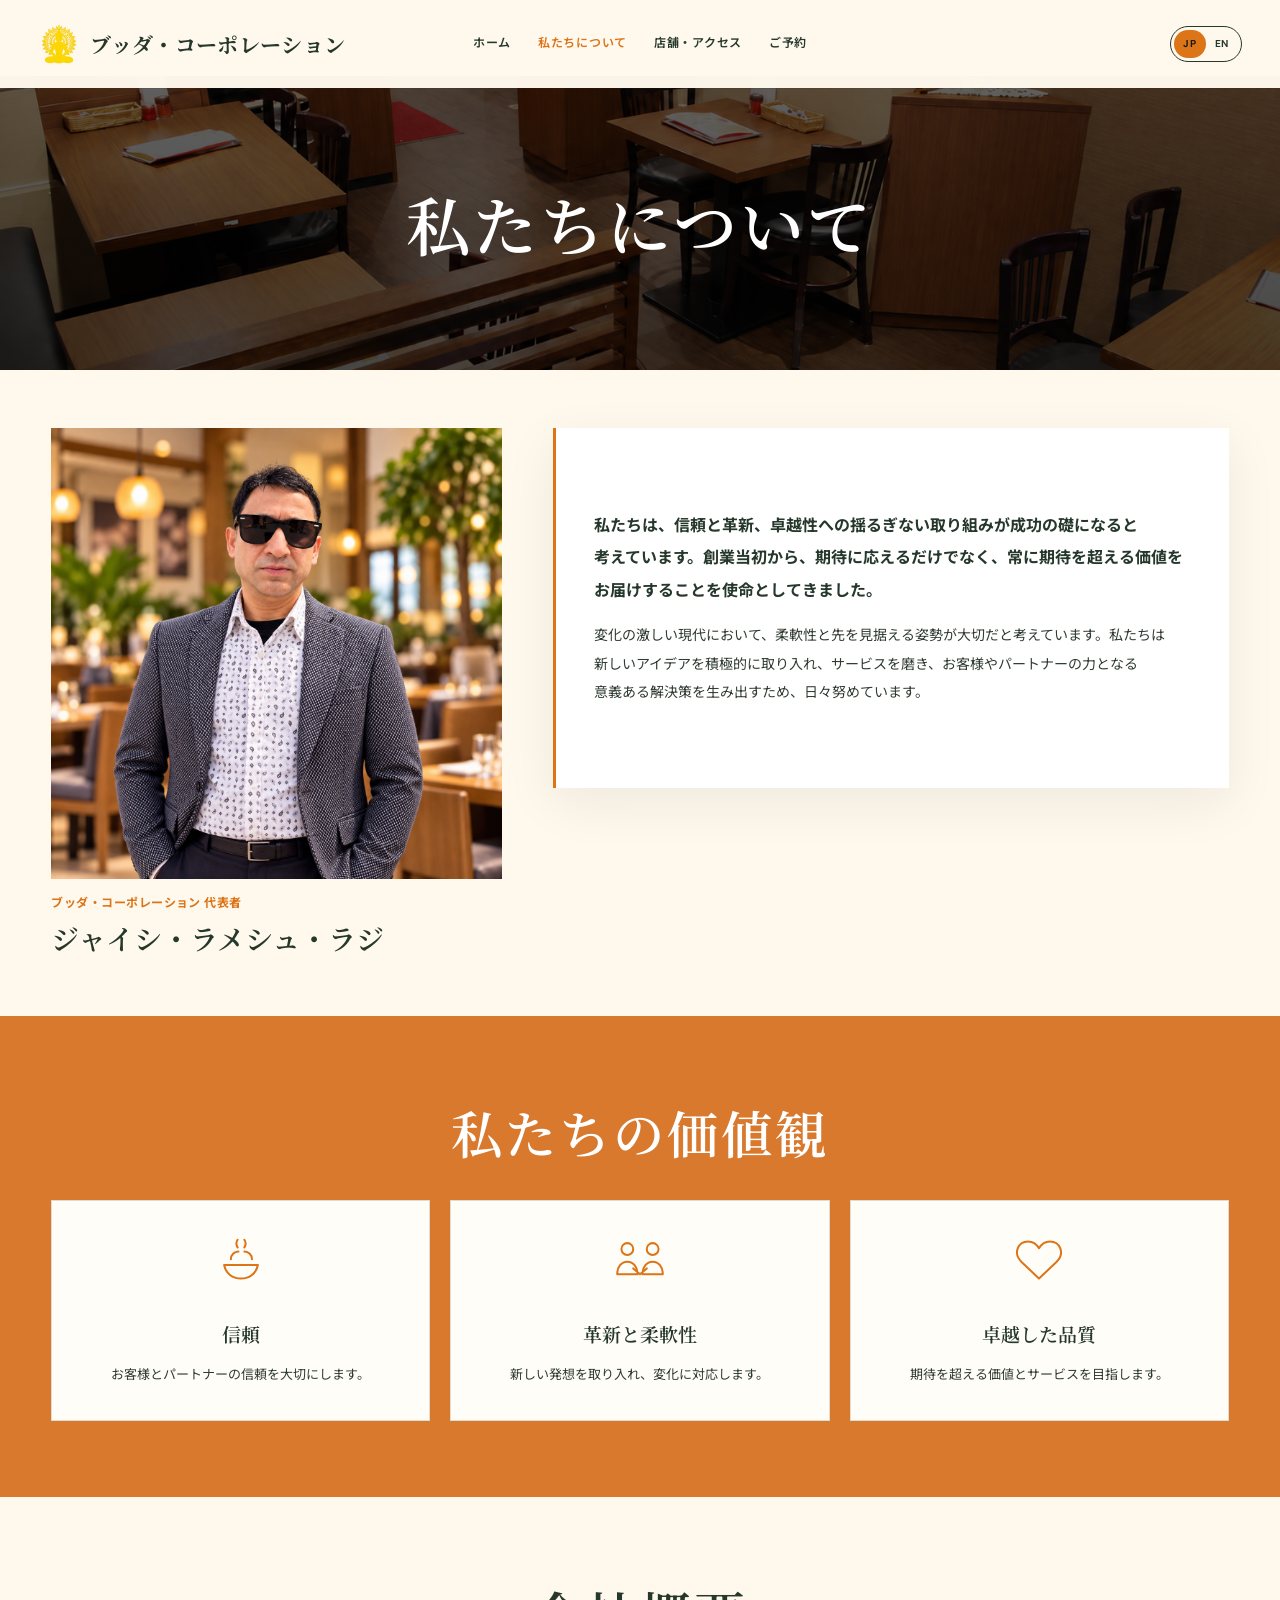
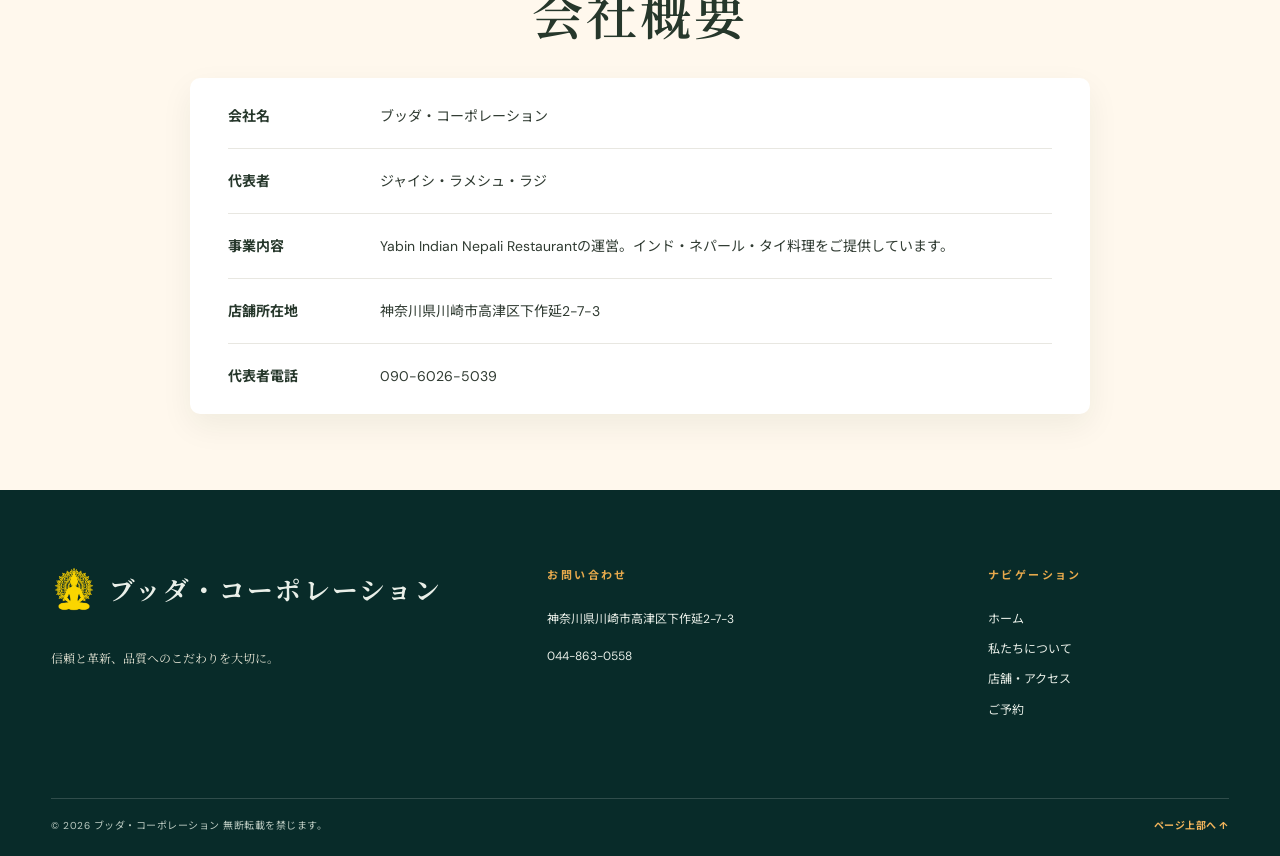
==== about.html @ f2092a67 "Prepare YABIN static restaurant website" ====
<!doctype html>
<html lang="ja"><head><meta charset="UTF-8"><meta name="viewport" content="width=device-width, initial-scale=1"><meta name="theme-color" content="#1f281f"><meta name="description" content="Buddha Corporationの代表メッセージと会社概要。Yabin Indian Nepali Restaurantを運営しています。"><title>私たちに​ついて​ | Buddha Corporation</title><link rel="preconnect" href="https://fonts.googleapis.com"><link rel="preconnect" href="https://fonts.gstatic.com" crossorigin><link href="https://fonts.googleapis.com/css2?family=DM+Sans:wght@400;500;600;700&family=Noto+Sans+JP:wght@400;500;600;700&family=Noto+Serif+JP:wght@400;500;600;700&display=swap" rel="stylesheet"><link rel="stylesheet" href="styles.css?v=33"><script src="script.js?v=18" defer></script></head>
<body data-page="about"><a class="skip-link" href="#main-content" data-i18n="skipLink">本文へ移動</a><div id="site-header-mount"></div><main id="main-content" class="inner-main">
  <section class="subhero subhero-about" aria-labelledby="about-page-title"><div class="subhero-overlay"></div><div class="container subhero-content"><h1 id="about-page-title" data-i18n="aboutPageTitle">私たちに​ついて</h1></div></section>
  <section class="representative section-pad"><div class="container representative-grid"><div class="representative-profile"><img src="assets/yabin-ceo-portrait-v2.png" alt="ブッダ・コーポレーション代表 ジャイシ・ラメシュ・ラジ" data-i18n-alt="representativeAlt" width="1254" height="1254"><p data-i18n="repRole">ブッダ・コーポレーション 代表者</p><h2 data-i18n="representativeName">ジャイシ・ラメシュ・ラジ</h2></div><div class="representative-note"><p class="note-opening" data-i18n="ceoP1">私たちは、​信頼と​革新、​卓越性への​揺るぎない​取り組みが​成功の​礎に​なると​考えています。​創業当初から、​期待に​応えるだけでなく、​常に​期待を​超える​価値を​お届けする​ことを​使命と​してきました。</p><p data-i18n="ceoP2">変化の​激しい​現代に​おいて、​柔軟性と​先を​見据える​姿勢が​大切だと​考えています。​私たちは​新しい​アイデアを​積極的に​取り入れ、​サービスを​磨き、​お客様や​パートナーの​力と​なる​意義ある​解決策を​生み出すため、​日々​努めています。</p></div></div></section>
  <section class="values-section section-pad" aria-labelledby="values-title"><div class="container"><h2 class="section-title" id="values-title" data-i18n="valuesTitle">私たちの​価値観</h2><div class="values-grid">
    <article class="value-card"><svg viewBox="0 0 64 64" aria-hidden="true"><path d="M12 38c2 10 10 16 20 16s18-6 20-16H12Zm8-7c0-5 4-9 9-9m7 0c5 0 9 4 9 9M28 17c-2-3-2-6 0-9m8 9c2-3 2-6 0-9"/></svg><h3 data-i18n="value1Title">信頼</h3><p data-i18n="value1Text">お客様と​パートナーの​信頼を​大切に​します。</p></article>
    <article class="value-card"><svg viewBox="0 0 64 64" aria-hidden="true"><path d="M17 26a7 7 0 1 0 0-14 7 7 0 0 0 0 14Zm30 0a7 7 0 1 0 0-14 7 7 0 0 0 0 14ZM5 49c0-9 5-15 12-15s12 6 12 15H5Zm30 0c0-9 5-15 12-15s12 6 12 15H35ZM24 42l8 7 8-7"/></svg><h3 data-i18n="value2Title">革新と​柔軟性</h3><p data-i18n="value2Text">新しい​発想を​取り入れ、​変化に​対応します。</p></article>
    <article class="value-card"><svg viewBox="0 0 64 64" aria-hidden="true"><path d="M32 54 11 34C1 24 7 10 19 10c6 0 10 3 13 8 3-5 7-8 13-8 12 0 18 14 8 24L32 54Z"/></svg><h3 data-i18n="value3Title">卓越した​品質</h3><p data-i18n="value3Text">期待を​超える​価値と​サービスを​目指します。</p></article>
  </div></div></section>
  <section class="company-section section-pad" aria-labelledby="company-title"><div class="container company-grid"><h2 class="section-title" id="company-title" data-i18n="companyTitle">会社概要</h2><dl class="company-table"><div><dt data-i18n="companyNameLabel">会社名</dt><dd data-i18n="companyName">ブッダ・コーポレーション</dd></div><div><dt data-i18n="companyRepLabel">代表者</dt><dd data-i18n="companyRepValue">ジャイシ・ラメシュ・ラジ</dd></div><div><dt data-i18n="companyBusinessLabel">事業内容</dt><dd data-i18n="companyBusiness">Yabin Indian Nepali Restaurantの​運営。​インド・ネパール・タイ料理を​ご提供しています。</dd></div><div><dt data-i18n="companyLocationLabel">店舗所在地</dt><dd><span data-i18n="addressFull">神奈川県川崎市高津区下作延2-7-3</span></dd></div><div><dt data-i18n="ownerPhoneLabel">代表者電話</dt><dd><a href="tel:09060265039">090-6026-5039</a></dd></div></dl></div></section>
</main><div id="site-footer-mount"></div></body></html>
---- styles.css ----
:root{--cream:#f7f3e9;--paper:#fffdf7;--ink:#153b37;--ink-deep:#0b2b29;--orange:#ef7c1a;--gold:#d6a844;--text:#233a35;--muted:#6c7770;--line:#d9d8c9;--serif:"Noto Serif JP",serif;--sans:"DM Sans","Noto Sans JP",sans-serif}
*{box-sizing:border-box}
html{scroll-behavior:smooth;scroll-padding-top:85px}
body{margin:0;color:var(--text);background:var(--cream);font-family:var(--sans);font-size:15px;line-height:1.8;overflow-x:clip;-webkit-font-smoothing:antialiased}
img{display:block;max-width:100%}
a{color:inherit;text-decoration:none}
button{font:inherit}
button,a{-webkit-tap-highlight-color:transparent}
:focus-visible{outline:3px solid var(--orange);outline-offset:4px}
::selection{background:var(--orange);color:white}
.skip-link{position:fixed;top:-100px;left:12px;z-index:100;background:white;color:var(--ink);padding:8px 14px}
.skip-link:focus{top:12px}
.container{width:min(100% - 8vw,1220px);margin-inline:auto}
.container-wide{width:min(100% - 6vw,1450px);margin-inline:auto}
.section-pad{padding-block:clamp(92px,10vw,150px)}
section{scroll-margin-top:82px}
.eyebrow{display:flex;align-items:center;gap:14px;margin:0 0 28px;font-size:11px;font-weight:700;letter-spacing:.2em;line-height:1.5;color:var(--orange)}
.eyebrow-line{width:34px;height:1px;display:inline-block;flex:none;background:currentColor}
.section-title{font-family:var(--serif);font-weight:600;font-size:clamp(2.1rem,4vw,3.8rem);line-height:1.55;letter-spacing:.06em;margin:0;color:var(--ink);line-break:strict;word-break:auto-phrase}
.body-copy{font-size:15px;line-height:2.35;letter-spacing:.025em}
.button{display:inline-flex;align-items:center;justify-content:space-between;gap:38px;min-height:58px;padding:12px 27px;border-radius:100px;font-size:13px;font-weight:700;letter-spacing:.04em;transition:background .25s,color .25s,transform .25s,border-color .25s;white-space:nowrap}
.button:hover{transform:translateY(-3px)}
.button-primary{background:var(--orange);color:#171a13}
.button-primary:hover{background:#ffa344}
.button-ghost{border:1px solid rgba(255,255,255,.72);color:white;background:rgba(255,255,255,.05)}
.button-ghost:hover{background:white;color:var(--ink)}
.button-dark{background:var(--ink);color:white;min-width:210px}
.button-dark:hover{background:#23655b}
.site-header{position:fixed;z-index:50;top:0;left:0;width:100%;color:white;transition:background .28s,box-shadow .28s,color .28s}
.site-header.is-scrolled,.site-header.menu-open{background:rgba(247,243,233,.98);box-shadow:0 1px 0 rgba(21,59,55,.12);color:var(--ink)}
.header-inner{height:88px;display:flex;align-items:center;justify-content:space-between;gap:24px}
.brand{display:inline-flex;align-items:center;gap:11px;flex:none;min-width:0}
.brand-logo{width:60px;height:60px;border-radius:50%;background:white;padding:3px;display:flex;align-items:center;justify-content:center;overflow:hidden;box-shadow:0 3px 16px #0002}
.brand-logo img{width:100%;height:100%;object-fit:contain}
.brand-name{font-family:Georgia,serif;font-size:19px;font-weight:700;line-height:1.02;letter-spacing:.09em;white-space:nowrap}
.brand-name span{display:block}
.brand-name small{display:block;margin-top:5px;font:600 8px/1 var(--sans);letter-spacing:.19em}
.desktop-nav{display:flex;align-items:center;gap:clamp(16px,2.1vw,34px);margin-left:auto}
.desktop-nav a{font-size:12px;font-weight:600;letter-spacing:.06em;position:relative;white-space:nowrap}
.desktop-nav a::after{content:"";position:absolute;left:0;right:100%;bottom:-7px;height:1px;background:currentColor;transition:right .2s}
.desktop-nav a:hover::after{right:0}
.header-actions{display:flex;align-items:center;gap:13px}
.language-switch{height:38px;padding:0 10px;border:1px solid currentColor;border-radius:100px;background:transparent;color:inherit;font-size:11px;font-weight:700;letter-spacing:.05em;cursor:pointer}
.language-switch span{margin-left:3px}
.header-reserve{display:inline-flex;align-items:center;gap:18px;padding:12px 19px;background:var(--orange);border-radius:100px;color:#15251f;font-size:12px;font-weight:700;white-space:nowrap}
.header-reserve:hover{background:#ffa344}
.menu-toggle{display:none;width:42px;height:42px;border:0;background:transparent;color:inherit;padding:10px;cursor:pointer}
.menu-toggle span{display:block;width:22px;height:2px;background:currentColor;margin:5px 0;transition:transform .2s}
.mobile-nav{display:none}
.hero{position:relative;min-height:760px;height:100svh;max-height:1080px;background:#13251e;color:white;overflow:hidden}
.hero-image,.hero-scrim{position:absolute;inset:0}
.hero-image{background:url("assets/restaurant-interior.png") center 55%/cover no-repeat;animation:heroZoom 16s ease-out both;backface-visibility:hidden}
.hero-scrim{background:linear-gradient(180deg,rgba(3,20,19,.62),rgba(3,20,19,.48) 38%,rgba(3,20,19,.70)),linear-gradient(90deg,rgba(3,23,21,.4),transparent 60%)}
@keyframes heroZoom{from{transform:scale(1)}to{transform:scale(1.055)}}
.hero-content{position:relative;z-index:1;height:100%;display:grid;place-items:center;text-align:center;padding-top:80px;padding-bottom:70px}
.hero-center{max-width:1050px;margin:auto}
.hero-eyebrow{margin:0 0 26px;color:#f0cc83;font-size:12px;font-weight:700;letter-spacing:.43em;line-height:1.6}
.hero h1{font-family:var(--serif);font-size:clamp(3.1rem,6.25vw,6.4rem);font-weight:600;line-height:1.22;letter-spacing:.045em;margin:0;text-shadow:0 2px 15px #0004;line-break:strict}
.hero h1 span{display:block}
.hero-title-accent{color:#ffab41}
.hero-title-white{color:#fff;margin-top:.14em}
.hero-copy{margin:30px auto 34px;font-size:clamp(14px,1.15vw,16px);line-height:2.15;letter-spacing:.06em;color:#fffdf5}
.hero-buttons{display:flex;justify-content:center;flex-wrap:wrap;gap:14px}
.hero-bottom{position:absolute;z-index:2;left:50%;bottom:32px;transform:translateX(-50%);display:flex;align-items:center;justify-content:space-between;color:#fff9;font-size:10px;letter-spacing:.14em;font-weight:700}
.hero-bottom a{color:#fff;display:flex;gap:16px;align-items:center}
.hero-bottom a span{font-size:20px;line-height:1}
.about{background:var(--cream)}
.about-grid{display:grid;grid-template-columns:1fr 1.02fr;align-items:center;gap:clamp(50px,7vw,120px)}
.about-copy{padding-block:10px}
.about-lead{margin:30px 0 20px;font-family:var(--serif);font-weight:600;color:var(--ink);font-size:clamp(17px,1.7vw,21px);line-height:1.9;letter-spacing:.04em}
.about .body-copy{max-width:520px;margin:0 0 29px}
.text-link{display:inline-flex;align-items:center;gap:52px;padding:0 0 10px;font-size:13px;font-weight:700;color:var(--orange);text-decoration:none}
.text-link span:last-child{font-size:18px;line-height:1}
.about-visual{position:relative;margin:15px 25px 0 0}
.about-visual::before{content:"";position:absolute;left:28px;right:-25px;top:-25px;bottom:28px;border:1px solid var(--gold);z-index:0}
.about-visual>img{position:relative;z-index:1;width:100%;height:min(46vw,540px);object-fit:cover;object-position:center}
.about-stamp{position:absolute;z-index:2;bottom:-25px;left:-32px;background:var(--orange);color:var(--ink-deep);width:130px;height:130px;border-radius:50%;display:flex;flex-direction:column;align-items:center;justify-content:center;text-align:center;transform:rotate(-13deg);font:700 11px/1.4 var(--sans);letter-spacing:.1em;box-shadow:0 8px 20px #0002}
.stamp-flower{font-size:26px;line-height:1.1}
.feature{background:var(--ink-deep);color:white;overflow:hidden}
.feature-heading{display:grid;grid-template-columns:1fr auto;align-items:end;gap:20px;margin-bottom:48px}
.feature-heading .eyebrow{grid-column:1/-1;margin-bottom:0;color:#e1af55}
.feature-heading .section-title{color:white}
.feature-heading>p:last-child{margin:0 0 7px;font-size:14px;color:#d7e1d8}
.feature-card{display:grid;grid-template-columns:1.13fr .87fr;min-height:550px;background:#f7f3e9;color:var(--ink);box-shadow:0 20px 65px #001b1740}
.feature-photo{position:relative;min-height:400px;overflow:hidden}
.feature-photo img{width:100%;height:100%;position:absolute;inset:0;object-fit:cover;transition:transform .7s}
.feature-card:hover .feature-photo img{transform:scale(1.035)}
.image-note{position:absolute;bottom:17px;left:20px;color:white;background:#092d2bc9;padding:4px 9px;font-size:10px;letter-spacing:.03em}
.feature-content{position:relative;padding:clamp(38px,5vw,78px);display:flex;flex-direction:column;justify-content:center;overflow:hidden}
.feature-number{font-size:11px;font-weight:700;letter-spacing:.23em;color:var(--orange)}
.feature-symbol{position:absolute;right:47px;top:25px;color:#e3cda6;font-size:100px;line-height:1;font-weight:400;opacity:.65}
.feature-content h3{position:relative;font:600 clamp(2rem,3.1vw,3rem)/1.5 var(--serif);letter-spacing:.07em;margin:35px 0 24px}
.feature-exact{font-size:16px;font-weight:600;line-height:2.15;letter-spacing:.02em;margin:0;line-break:strict;overflow-wrap:anywhere}
.feature-rule{width:64px;height:2px;background:var(--orange);margin:30px 0 20px}
.feature-small{font-size:13px;color:#657872;margin:0}
.secondary-feature{display:flex;align-items:center;justify-content:flex-end;gap:30px;margin-top:30px;color:white}
.secondary-feature img{width:112px;height:112px;object-fit:cover;border-radius:50%;border:4px solid #fff2}
.secondary-feature span{font-size:10px;font-weight:700;letter-spacing:.2em;color:#e1af55}
.secondary-feature p{font-family:var(--serif);font-size:16px;line-height:1.9;margin:5px 0 0}
.message{background:#f0e9d9}
.message-grid{display:grid;grid-template-columns:.82fr 1.18fr;gap:clamp(50px,7.5vw,120px);align-items:center}
.message-photo{position:relative;max-width:475px}
.message-photo::before{content:"";position:absolute;inset:22px -22px -22px 22px;border:1px solid var(--gold)}
.message-photo img{position:relative;width:100%;aspect-ratio:4/4.4;object-fit:cover;object-position:center 30%}
.message-copy .section-title{font-size:clamp(2rem,3vw,3.1rem)}
.message-copy .body-copy{max-width:590px;margin:30px 0;line-height:2.3}
.signature{display:flex;flex-direction:column;gap:4px;padding-top:21px;border-top:1px solid #cfc8b9;font-size:12px}
.signature strong{font-family:var(--serif);font-size:20px;letter-spacing:.08em}
.store{background:var(--paper)}
.store-heading{display:flex;justify-content:space-between;align-items:flex-end;gap:35px;margin-bottom:49px}
.store-heading>p{margin:0 0 8px;text-align:right;font-weight:600;font-size:14px;line-height:2}
.store-grid{display:grid;grid-template-columns:1fr 1fr;background:var(--cream)}
.store-image{min-height:580px;overflow:hidden}
.store-image img{width:100%;height:100%;object-fit:cover;object-position:center 49%}
.store-details{padding:clamp(35px,5.2vw,76px);align-self:center}
.store-kicker{color:var(--orange);font-size:11px;font-weight:700;letter-spacing:.24em;margin:0 0 20px}
.store-details h3{font:600 clamp(1.65rem,2.5vw,2.7rem)/1.65 var(--serif);letter-spacing:.05em;margin:0 0 30px;color:var(--ink)}
.store-details dl{margin:0 0 38px;border-top:1px solid var(--line)}
.store-details dl div{display:grid;grid-template-columns:105px 1fr;gap:12px;padding:15px 0;border-bottom:1px solid var(--line);font-size:13px;line-height:1.8}
.store-details dt{font-weight:700;color:var(--ink)}
.store-details dd{margin:0}
.store-details dd a{text-decoration:underline;text-underline-offset:3px}
.gallery{background:var(--paper);padding:0 0 clamp(90px,9vw,135px)}
.gallery-heading{text-align:center;padding-top:15px;padding-bottom:35px}
.gallery-heading .eyebrow{justify-content:center;margin-bottom:13px}
.gallery-heading h2{font:600 clamp(1.7rem,2.8vw,2.8rem)/1.5 var(--serif);letter-spacing:.07em;color:var(--ink);margin:0}
.gallery-stage{position:relative;width:min(100% - 8vw,1050px);aspect-ratio:16/8.5;margin:auto;overflow:hidden;background:var(--ink-deep)}
.gallery-slide{position:absolute;inset:0;opacity:0;transition:opacity .65s;pointer-events:none}
.gallery-slide.is-active{opacity:1;pointer-events:auto}
.gallery-slide::after{content:"";position:absolute;inset:55% 0 0;background:linear-gradient(transparent,#061d1bb8)}
.gallery-slide img{width:100%;height:100%;object-fit:cover;object-position:center 52%}
.gallery-slide:nth-child(2) img{object-position:center 46%}
.gallery-slide span{position:absolute;z-index:1;bottom:36px;left:42px;color:white;font-family:var(--serif);font-size:17px;font-weight:600;letter-spacing:.08em}
.gallery-arrow{position:absolute;z-index:2;top:50%;transform:translateY(-50%);width:48px;height:48px;border:1px solid #fffc;color:white;border-radius:50%;background:#092f2e99;font-size:21px;cursor:pointer}
.gallery-prev{left:22px}.gallery-next{right:22px}
.gallery-arrow:hover{background:var(--orange);color:var(--ink)}
.gallery-dots{position:absolute;z-index:3;bottom:15px;left:50%;transform:translateX(-50%);display:flex;gap:8px}
.gallery-dots button{width:24px;height:3px;padding:0;border:0;background:#fff7;cursor:pointer}
.gallery-dots button.is-active{background:var(--orange)}
.reservation{position:relative;color:white;overflow:hidden;background:var(--ink-deep)}
.reservation-backdrop{position:absolute;inset:0;background:linear-gradient(90deg,#092923f5 0%,#092923e6 50%,#092923c2 100%),url("assets/restaurant-interior.png") center/cover}
.reservation-content{position:relative;z-index:1}
.reservation .eyebrow{color:#edb760}
.reservation .section-title{color:white}
.reservation-content>p:not(.eyebrow){font-size:15px;margin:23px 0 53px;color:#e2e7dd}
.reservation-groups{display:grid;grid-template-columns:1fr 1fr;gap:70px}
.reservation-groups h3{font:600 18px/1.5 var(--serif);margin:0 0 16px;padding-bottom:15px;border-bottom:1px solid #ffffff55}
.action-links{display:flex;flex-wrap:wrap;gap:12px}
.action-links a{display:inline-flex;align-items:center;gap:16px;min-height:48px;padding:9px 17px;border:1px solid #ffffff8c;border-radius:5px;color:white;font-size:12px;font-weight:700;transition:background .2s,color .2s}
.action-links a:hover{background:#fff;color:var(--ink)}
.site-footer{background:#082b29;color:#e9efe8;padding:76px 0 0}
.footer-grid{display:grid;grid-template-columns:1.15fr 1fr .65fr;gap:70px;padding-bottom:70px}
.footer-brand>a:first-child{font:700 clamp(1.5rem,2.5vw,2.2rem)/1 Georgia,serif;letter-spacing:.08em}
.footer-brand p{font-family:var(--serif);margin:24px 0;color:#e7e6d6}
.footer-grid h2{font-size:11px;font-weight:700;letter-spacing:.22em;color:#e6a94c;margin:0 0 21px}
.footer-grid p,.footer-grid a:not(.footer-brand>a:first-child){font-size:12px;line-height:2.1}
.footer-grid>div:nth-child(2)>p{margin:0 0 10px}
.footer-nav a{display:block;width:max-content;margin-bottom:5px}
.footer-nav a:hover,.footer-grid>div:nth-child(2)>a:hover{color:#ffb351}
.footer-bottom{display:flex;justify-content:space-between;gap:20px;padding:18px 0 21px;border-top:1px solid #ffffff29;font-size:10px;letter-spacing:.05em;color:#bccbc2}
.footer-bottom a{color:#f3b55c;font-weight:700}
.reveal{opacity:0;transform:translateY(18px);transition:opacity .7s ease,transform .7s cubic-bezier(.2,.78,.25,1)}
.reveal.is-visible{opacity:1;transform:none}
@media (max-width:1100px){.desktop-nav{gap:16px}.brand-name{font-size:16px}.brand-logo{width:51px;height:51px}.header-reserve{padding:10px 14px}.feature-card{min-height:490px}.feature-content{padding:42px}}
@media (max-width:900px){.desktop-nav,.header-reserve{display:none}.menu-toggle{display:block}.header-inner{height:76px}.mobile-nav:not([hidden]){display:flex;flex-direction:column;gap:0;padding:10px 6vw 24px;background:var(--cream);color:var(--ink);box-shadow:0 12px 18px #071f1d22}.mobile-nav a{padding:12px 0;border-bottom:1px solid var(--line);font-weight:600;font-size:14px}.site-header.menu-open .menu-toggle span:first-child{transform:translateY(3.5px) rotate(45deg)}.site-header.menu-open .menu-toggle span:last-child{transform:translateY(-3.5px) rotate(-45deg)}.about-grid{gap:45px}.store-details{padding:32px}.store-details dl div{grid-template-columns:80px 1fr}}
@media (max-width:760px){html{scroll-padding-top:70px}.container,.container-wide{width:min(100% - 38px,620px)}.section-pad{padding-block:84px}.site-header{background:rgba(247,243,233,.98);color:var(--ink)}.header-inner{height:70px}.brand-logo{width:46px;height:46px}.brand-name{font-size:15px}.brand-name small{font-size:6px}.hero{min-height:680px;height:100svh;max-height:850px}.hero-image{animation:none;background-position:55% center}.hero-scrim{background:linear-gradient(180deg,#051f1bd4,#06232091 35%,#051f1bdc)}.hero-content{padding-top:95px;padding-bottom:85px}.hero-eyebrow{font-size:10px;letter-spacing:.2em;margin-bottom:20px}.hero h1{font-size:clamp(31px,7.6vw,51px);letter-spacing:-.035em;line-height:1.3}.hero-title-white{margin-top:.16em}.hero-copy{font-size:13px;margin:28px auto 29px;line-height:2}.desktop-break{display:none}.hero-bottom{bottom:18px;font-size:8px}.hero-bottom a{gap:5px}.hero-buttons{gap:10px}.hero-buttons .button{min-height:51px;padding:10px 16px;gap:15px;font-size:12px}.about-grid,.message-grid,.store-grid{grid-template-columns:1fr}.about-visual{grid-row:1;margin:10px 17px 40px 10px}.about-visual>img{height:390px}.about-visual::before{left:17px;right:-17px;top:-17px;bottom:17px}.about-stamp{width:95px;height:95px;left:-15px;bottom:-18px;font-size:8px}.stamp-flower{font-size:19px}.about-copy{text-align:center}.about .eyebrow{justify-content:center}.about .section-title{font-size:clamp(2rem,7vw,3rem)}.about .body-copy{margin-inline:auto}.about-lead{margin-top:24px}.feature-heading{display:block;text-align:center}.feature-heading .eyebrow{justify-content:center;margin-bottom:24px}.feature-heading>p:last-child{margin:20px 0 0}.feature-card{grid-template-columns:1fr}.feature-photo{min-height:0;aspect-ratio:4/3}.feature-content{padding:38px 31px 45px}.feature-content h3{font-size:2rem;margin:23px 0 16px}.feature-exact{font-size:14px}.feature-symbol{font-size:73px;right:28px;top:17px}.secondary-feature{justify-content:center}.secondary-feature img{width:78px;height:78px}.secondary-feature p{font-size:13px}.message-grid{gap:55px}.message-photo{width:min(78%,370px);margin-inline:auto}.message-photo img{aspect-ratio:1/1.1}.message-copy{text-align:center}.message-copy .eyebrow{justify-content:center}.message-copy .section-title{font-size:clamp(1.8rem,6.5vw,2.6rem)}.signature{text-align:center}.store-heading{display:block;text-align:center}.store-heading .eyebrow{justify-content:center}.store-heading>p{text-align:center;margin-top:18px}.store-image{height:390px;min-height:0}.store-image img{object-position:center 44%}.store-details{padding:38px 26px 45px}.store-details h3{font-size:1.8rem}.gallery-stage{width:calc(100% - 38px);aspect-ratio:4/3}.gallery-slide span{bottom:34px;left:22px;font-size:13px;max-width:65%}.gallery-arrow{width:38px;height:38px;font-size:17px}.gallery-prev{left:10px}.gallery-next{right:10px}.reservation-groups{grid-template-columns:1fr;gap:35px}.reservation-content>p:not(.eyebrow){margin-bottom:36px}.footer-grid{grid-template-columns:1fr 1fr;gap:40px}.footer-brand{grid-column:1/-1}.site-footer{padding-top:60px}.footer-grid{padding-bottom:45px}}
@media (max-width:420px){.container,.container-wide{width:calc(100% - 34px)}.brand-name{font-size:13px}.brand-name small{font-size:5.5px}.brand-logo{width:42px;height:42px}.header-actions{gap:5px}.language-switch{height:33px}.hero h1{font-size:clamp(29px,7.65vw,34px);letter-spacing:-.055em}.hero-copy{max-width:320px}.hero-buttons{flex-wrap:nowrap}.hero-buttons .button{font-size:10px;padding:9px 12px;gap:8px;min-height:47px}.hero-bottom span:first-child{max-width:160px}.about-visual>img{height:300px}.feature-photo{aspect-ratio:1/1}.feature-content{padding:32px 24px}.feature-content h3{font-size:1.75rem}.store-details dl div{grid-template-columns:72px 1fr;gap:8px;font-size:12px}.store-details h3{font-size:1.5rem}.footer-grid{grid-template-columns:1fr}.footer-brand{grid-column:auto}.footer-bottom{flex-direction:column;gap:4px}}
@media (hover:none),(pointer:coarse){.button:hover{transform:none}.feature-card:hover .feature-photo img{transform:none}.gallery-arrow:hover{background:#092f2e99;color:white}}
@media (prefers-reduced-motion:reduce){html{scroll-behavior:auto}*,*::before,*::after{animation-duration:.01ms!important;animation-iteration-count:1!important;transition-duration:.01ms!important}.reveal{opacity:1;transform:none}.hero-image{animation:none}}

/* Four-page layout */
.company-brand{display:flex;flex-direction:column;flex:none;color:inherit;line-height:1.15;white-space:nowrap}
.company-brand span{font:700 23px/1.2 var(--serif);letter-spacing:.04em}
.company-brand small{font:700 9px/1.2 var(--sans);letter-spacing:.24em;margin-top:4px}
.site-header.is-inner{background:var(--cream);color:var(--ink);box-shadow:0 1px 0 rgba(21,59,55,.12)}
.desktop-nav a[aria-current="page"]{color:var(--orange)}
.desktop-nav a[aria-current="page"]::after{right:0}
.footer-brand>a:first-child{font:700 clamp(1.45rem,2vw,2rem)/1.35 var(--serif)}
.inner-main{padding-top:88px;animation:pageEnter .6s cubic-bezier(.2,.78,.25,1) both}
@keyframes pageEnter{from{opacity:0;transform:translateY(10px)}to{opacity:1;transform:none}}
.subhero{height:clamp(320px,37vw,480px);display:flex;align-items:center;position:relative;color:white;background-position:center;background-size:cover}
.subhero-about{background-image:url("assets/dining-room.png")}
.subhero-stores{background-image:url("assets/restaurant-entrance.png");background-position:center 40%}
.subhero-reservation{background-image:url("assets/vegetarian-rice-generated.png");background-position:center 55%}
.subhero-overlay{position:absolute;inset:0;background:linear-gradient(90deg,#062620d9,#062620a0 58%,#06262069),linear-gradient(0deg,#06262098,transparent 50%)}
.subhero-content{position:relative;z-index:1;text-align:center}
.subhero .eyebrow{justify-content:center;color:#ffc26d;margin-bottom:15px}
.subhero h1{font:600 clamp(2.7rem,5vw,4.7rem)/1.35 var(--serif);letter-spacing:.1em;margin:0}
.subhero-content>p:last-child{font-size:15px;margin:14px 0 0;color:#fffdf3}
.home-store{background:var(--paper)}
.home-section-heading{display:flex;align-items:end;justify-content:space-between;gap:35px;margin-bottom:50px}
.home-section-heading .eyebrow{margin-bottom:20px}
.home-section-heading>p{max-width:340px;margin:0 0 8px;line-height:2;font-size:14px}
.home-store-grid{display:grid;grid-template-columns:1fr 1fr;min-height:530px;background:var(--cream)}
.home-store-image{height:530px;overflow:hidden}
.home-store-image img{width:100%;height:100%;object-fit:cover;object-position:center 48%}
.home-store-details{display:flex;flex-direction:column;align-items:flex-start;justify-content:center;padding:clamp(36px,5vw,75px)}
.home-store-details h3{font:600 clamp(1.6rem,2.4vw,2.5rem)/1.65 var(--serif);color:var(--ink);margin:0 0 20px}
.home-store-details p{font-size:13px;margin:0 0 14px;line-height:1.85}
.home-store-details p a{text-decoration:underline;text-underline-offset:3px}
.home-store-details .button{margin-top:20px}
.home-feature{display:grid;grid-template-columns:1fr 1fr;align-items:stretch;gap:0;margin-top:38px;background:var(--ink-deep);color:white}
.home-feature>img{width:100%;height:360px;object-fit:cover}
.home-feature>div{padding:clamp(30px,4vw,55px);display:flex;flex-direction:column;justify-content:center}
.home-feature .eyebrow{color:#f3b65a;margin-bottom:16px}
.home-feature h3{font:600 clamp(1.5rem,2vw,2.2rem)/1.5 var(--serif);margin:0 0 18px;color:white}
.home-feature-text{font-weight:600;font-size:14px;line-height:2.1;margin:0 0 18px;line-break:strict;overflow-wrap:anywhere}
.home-feature small{color:#c2d0c8;font-size:11px}
.sns-band{position:relative;padding:clamp(75px,8vw,115px) 0;background:url("assets/restaurant-interior.png") center/cover;color:white}
.sns-backdrop{position:absolute;inset:0;background:#092823d8}
.sns-inner{position:relative;z-index:1;display:flex;align-items:center;justify-content:space-between;gap:50px}
.sns-label{font:700 11px/1 var(--sans);letter-spacing:.23em;color:#ffc16b;margin:0 0 18px}
.sns-inner h2{font:600 clamp(2rem,3.5vw,3.4rem)/1.45 var(--serif);margin:0 0 15px;color:white}
.sns-inner p:last-child{font-size:14px;color:#e9eee8;margin:0}
.sns-line{display:flex;align-items:center;gap:25px;min-width:280px;min-height:78px;padding:12px 26px;border-radius:9px;background:#06c755;color:#fff;font-weight:700;justify-content:center;transition:transform .2s}
.sns-line:hover{transform:translateY(-3px)}
.line-dot{display:grid;place-items:center;width:45px;height:45px;border:2px solid white;border-radius:50%;font-size:10px}
.home-reservation{padding:clamp(85px,9vw,135px) 0;text-align:center;background:var(--cream)}
.home-res-inner .eyebrow{justify-content:center;margin-bottom:21px}
.home-res-inner .section-title{font-size:clamp(2rem,3.8vw,3.6rem)}
.home-res-inner>p:not(.eyebrow){margin:22px 0 31px}
.representative{background:var(--cream)}
.representative-grid{display:grid;grid-template-columns:.7fr 1.3fr;gap:clamp(35px,6vw,100px);align-items:start}
.representative-profile img{width:100%;aspect-ratio:1/1.15;object-fit:cover;object-position:center 28%}
.representative-profile p{font-size:12px;color:var(--orange);font-weight:700;margin:22px 0 4px;letter-spacing:.04em}
.representative-profile h2{font:600 clamp(1.4rem,2.2vw,2.1rem)/1.4 var(--serif);margin:0;color:var(--ink)}
.representative-note{position:relative;background:white;padding:clamp(31px,4.6vw,70px);box-shadow:0 15px 50px #142a1712;border-left:3px solid var(--orange);font-size:15px;line-height:2.35}
.representative-note p{margin:0 0 25px}
.representative-note p:last-child{margin-bottom:0}
.representative-note .note-opening{font-weight:700;color:var(--ink);font-size:17px}
.values-section{background:#d8792e}
.values-section .section-title{color:white}
.values-section{position:relative;isolation:isolate;overflow:hidden}
.values-section::before,.values-section::after{position:absolute;z-index:0;left:0;width:100%;height:16px;content:"";pointer-events:none;background-repeat:repeat-x;background-size:64px 16px}
.values-section::before{top:0;background-image:radial-gradient(32px 16px at 32px 0,var(--cream) 98%,transparent 100%)}
.values-section::after{bottom:0;background-image:radial-gradient(32px 16px at 32px 16px,var(--cream) 98%,transparent 100%)}
.values-section>.container{position:relative;z-index:1}

/* Mobile layout refinements requested from the page preview. */
.values-section::before,.values-section::after{display:none}
@media(max-width:760px){
  body[data-page="home"] .site-header:not(.is-scrolled):not(.menu-open){background:transparent;box-shadow:none;color:white}
  body[data-page="home"] .hero-image{animation:heroZoom 16s ease-out both}
  #about .about-grid{grid-template-columns:1fr;gap:0}
  #about .about-visual{grid-row:1;width:calc(100% - 18px);margin:0 auto 34px}
  #about .about-visual>img{width:100%;height:auto;aspect-ratio:4/3;object-fit:cover}
  #about .about-copy{grid-row:2;display:flex;flex-direction:column;align-items:center;text-align:center}
  #about .about-copy .section-title{width:100%;margin:0 0 18px}
  #about .about-copy .body-copy{width:100%;margin:0 0 22px}
  #about .about-copy .text-link{margin-top:0}
  .delivery-card{flex-direction:row;justify-content:flex-start;gap:14px;min-height:68px;padding:8px 14px;text-align:left}
  .delivery-logo{flex:0 0 58px;width:58px;height:46px;margin:0}
  .delivery-action{flex:1;justify-content:flex-start;gap:7px}
}
.values-section .section-title{margin-bottom:45px}
.values-grid{display:grid;grid-template-columns:repeat(3,1fr);gap:20px}
.value-card{border:1px solid #dddccf;background:var(--paper);padding:44px 28px 40px;text-align:center;min-height:275px}
.value-card svg{width:54px;height:54px;stroke:var(--orange);stroke-width:2.4;fill:none;stroke-linecap:round;stroke-linejoin:round;margin:0 auto 23px}
.value-card h3{font:600 19px/1.55 var(--serif);color:var(--ink);margin:0 0 13px}
.value-card p{font-size:13px;line-height:2;margin:0}
.company-section{background:var(--cream)}
.company-grid{display:grid;grid-template-columns:.65fr 1.35fr;gap:70px}
.company-table{margin:0;border-top:1px solid var(--line)}
.company-table div{display:grid;grid-template-columns:130px 1fr;gap:22px;padding:22px 0;border-bottom:1px solid var(--line);font-size:14px;line-height:2}
.company-table dt{font-weight:700;color:var(--ink)}
.company-table dd{margin:0}
.store-identity{text-align:center;margin-bottom:31px}
.store-identity .shop-logo{width:112px;height:112px;object-fit:contain;margin:0 auto 12px;background:white;border-radius:50%}
.store-identity h3{font-size:clamp(1.4rem,2vw,2rem);margin:0}
.stores-gallery{padding-top:0}
.stores-gallery .gallery-heading{padding-top:25px}
.location-section{background:#ece7d9}
.location-grid{display:grid;grid-template-columns:1fr 1fr;gap:70px;align-items:center}
.location-grid>div:last-child{border-left:2px solid var(--orange);padding-left:35px}
.location-grid p{font:600 clamp(1.1rem,1.8vw,1.55rem)/1.9 var(--serif);color:var(--ink);margin:0 0 16px}
.location-grid a{font-size:14px;text-decoration:underline;text-underline-offset:4px}
.booking-section{position:relative;background:linear-gradient(90deg,#082d29ef,#082d29d9),url("assets/vegetarian-rice-generated.png") center/cover;color:white}
.booking-section .section-title,.delivery-section .section-title{color:white}
.booking-section .eyebrow,.delivery-section .eyebrow{color:#ffc16b}
.booking-intro,.delivery-intro{margin:16px 0 38px;color:#e0e8df;font-size:14px}
.booking-grid{display:grid;grid-template-columns:repeat(3,1fr);gap:18px}
.booking-card{display:flex;flex-direction:column;align-items:flex-start;min-height:260px;background:#fffdf6;color:var(--ink);padding:31px 28px 27px;border-top:5px solid var(--orange);border-radius:8px;transition:transform .2s,box-shadow .2s}
.booking-card:hover{transform:translateY(-4px);box-shadow:0 14px 32px #0004}
.booking-card.tabelog{border-color:#db562e}.booking-card.gurunavi{border-color:#bd2e31}.booking-card.telephone{border-color:var(--orange)}
.booking-icon{display:grid;place-items:center;min-width:79px;height:44px;border:1px solid #d8d8d1;padding:0 11px;font-weight:700;font-size:13px;border-radius:4px}
.booking-card h3{font:600 19px/1.5 var(--serif);margin:24px 0 7px}
.booking-card p{font-size:12px;margin:0 0 20px;color:#65736d}
.booking-action{margin-top:auto;font-size:13px;font-weight:700;color:var(--ink)}
.delivery-section{background:#0d3833;color:white}
.delivery-grid{display:grid;grid-template-columns:repeat(3,1fr);gap:17px}
.delivery-card{min-height:120px;display:flex;align-items:center;justify-content:space-between;gap:20px;padding:25px;border-radius:7px;border:1px solid #ffffff70;transition:transform .2s}
.delivery-card:hover{transform:translateY(-4px)}
.delivery-card strong{font-size:21px;line-height:1.2}
.delivery-card span{font-size:11px;font-weight:700;white-space:nowrap}
.delivery-card.uber{background:#0f7541}.delivery-card.demae{background:#c94420}.delivery-card.rocket{background:#263f39}
@media(max-width:900px){.company-brand span{font-size:20px}.representative-grid{grid-template-columns:.8fr 1.2fr;gap:35px}.booking-grid,.delivery-grid{gap:10px}.booking-card{padding:23px 17px}.delivery-card{padding:20px 15px}.delivery-card strong{font-size:17px}}
@media(max-width:760px){.inner-main{padding-top:70px}.subhero{height:330px}.home-section-heading{display:block;text-align:center}.home-section-heading .eyebrow{justify-content:center}.home-section-heading>p{margin:20px auto 0}.home-store-grid,.home-feature,.representative-grid,.company-grid,.location-grid{grid-template-columns:1fr}.home-store-image{height:330px}.home-store-details{padding:36px 27px 42px}.home-feature>img{height:275px}.home-feature>div{padding:33px 27px}.sns-inner{display:block;text-align:center}.sns-line{width:min(100%,360px);margin:30px auto 0}.representative-profile{max-width:350px;margin:auto;text-align:center}.representative-profile img{aspect-ratio:1/1}.representative-note{padding:33px 26px}.values-grid{grid-template-columns:1fr;gap:12px}.value-card{min-height:0;padding:33px 25px}.company-grid{gap:32px}.company-table div{grid-template-columns:95px 1fr;gap:13px;font-size:12px}.store-identity .shop-logo{width:95px;height:95px}.location-grid{gap:25px}.location-grid>div:last-child{padding-left:24px}.booking-grid,.delivery-grid{grid-template-columns:1fr}.booking-card{min-height:210px}.delivery-card{min-height:96px}.delivery-card strong{font-size:20px}.subhero h1{font-size:clamp(2.4rem,8vw,3.6rem)}.inner-main{animation-duration:.5s}}
@media(max-width:420px){.company-brand span{font-size:17px}.company-brand small{font-size:7px}.home-feature>img{height:240px}.company-table div{grid-template-columns:75px 1fr}.representative-note{font-size:13px}.booking-card h3{font-size:18px}}
@media(hover:none),(pointer:coarse){.sns-line:hover,.booking-card:hover,.delivery-card:hover{transform:none}}
@media(prefers-reduced-motion:reduce){.inner-main{animation:none}}

/* User-directed refinements */
.home-section-heading{margin-bottom:38px}
.sns-inner{gap:28px}
.sns-inner>div{flex:1;min-width:0}
.sns-inner h2{font-size:clamp(2rem,3vw,3rem);letter-spacing:.02em;white-space:nowrap}
.sns-line{flex:0 0 270px;min-width:0}
.home-reservation{position:relative;isolation:isolate;padding:73px 0 78px;background:url("assets/vegetarian-rice-generated.png") center 52%/cover no-repeat;color:white}
.home-reservation::before{content:"";position:absolute;z-index:-1;inset:0;background:rgba(15,27,23,.72)}
.home-res-inner .section-title{color:white;font-size:clamp(2.25rem,4vw,3.5rem);line-height:1.35}
.home-res-inner>p:not(.eyebrow){color:#fff;margin:13px 0 28px;font-size:14px}
.button-reservation{background:white;color:var(--ink-deep);min-height:53px;gap:22px}
.button-reservation:hover{background:#f6ead4}
.representative{padding-block:clamp(85px,8vw,115px)}
.representative-grid{grid-template-columns:minmax(300px,.85fr) minmax(0,1.15fr);gap:clamp(35px,5vw,80px)}
.representative-profile img{height:clamp(360px,28vw,440px);aspect-ratio:auto;object-fit:cover;object-position:center 24%}
.representative-note{padding:clamp(30px,3.5vw,52px)}
.representative-note p{margin-bottom:18px}
.values-section .section-title{text-align:center;margin-bottom:45px}
.location-intro{text-align:center;max-width:850px;margin:0 auto 38px}
.location-intro .eyebrow{justify-content:center;margin-bottom:20px}
.location-intro .section-title{margin-bottom:17px}
.location-intro p:not(.eyebrow){font:600 clamp(1rem,1.5vw,1.3rem)/1.9 var(--serif);color:var(--ink);margin:0 0 10px}
.location-intro>a{display:inline-block;font-size:14px;text-decoration:underline;text-underline-offset:4px}
.map-frame{width:min(100%,1040px);height:520px;margin:0 auto;background:#ddd8c9;box-shadow:0 12px 32px #0b2b291a;overflow:hidden}
.map-frame iframe{display:block;width:100%;height:100%;border:0}
@media(max-width:980px){.sns-inner{display:block;text-align:center}.sns-inner h2{white-space:normal}.sns-line{width:min(100%,360px);margin:30px auto 0}}
@media(max-width:760px){.representative-grid{grid-template-columns:1fr;gap:35px}.representative-profile img{height:auto;aspect-ratio:1/1}.home-reservation{padding:78px 0 82px}.home-res-inner .section-title{font-size:clamp(2rem,8vw,3rem)}.map-frame{height:360px}.sns-inner h2{font-size:clamp(2rem,7.7vw,2.8rem)}}
@media(max-width:420px){.map-frame{height:310px}.location-intro p:not(.eyebrow){font-size:14px}}

/* Compact navigation and booking updates */
.section-pad{padding-block:clamp(52px,6vw,86px)}
.site-header .header-actions{gap:12px}
.language-switch{position:relative;display:flex;align-items:center;gap:0;height:36px;min-width:72px;padding:3px;border:1px solid currentColor;border-radius:999px;background:transparent;isolation:isolate}
.language-switch::before{content:"";position:absolute;z-index:-1;top:3px;bottom:3px;left:3px;width:calc(50% - 3px);border-radius:999px;background:var(--orange);transition:transform .22s ease}
.language-switch.is-en::before{transform:translateX(100%)}
.language-option{width:50%;text-align:center;font:700 10px/1 var(--sans);letter-spacing:.04em;transition:color .2s}
.language-option.is-active{color:#151915}
.language-switch.is-en .language-ja{color:inherit}
.language-switch.is-en .language-en{color:#151915}
.language-switch:not(.is-en) .language-en{color:inherit}
.language-switch span{margin-left:0}
.header-actions .header-reserve{display:none}
.hero{min-height:620px;height:88svh;max-height:900px;background:#000}
.hero-scrim{background:linear-gradient(180deg,#0009,#0006 38%,#000b),linear-gradient(90deg,#0007,transparent 66%)}
.hero-eyebrow{display:none}
.home-section-heading{margin-bottom:24px}
.home-store-grid-solo{grid-template-columns:1fr;min-height:0;max-width:900px;margin-inline:auto}
.home-store-grid-solo .home-store-details{align-items:center;text-align:center;padding:clamp(28px,4vw,54px)}
.home-store-grid-solo .home-store-details h3{margin-bottom:14px}
.home-store-grid-solo .home-store-details p{margin-bottom:8px}
.home-feature{display:none}
.sns-band{padding-block:48px}
.sns-inner h2{font-size:clamp(1.75rem,3vw,2.65rem)}
.sns-line img{width:78px;height:44px;object-fit:cover;border-radius:4px}
.home-reservation{padding-block:55px}
.representative.section-pad{padding-block:58px}
.values-section .section-title{margin-bottom:28px}
.value-card{min-height:0;padding:32px 24px}
.company-grid{grid-template-columns:1fr;gap:24px}
.company-grid>.section-title{text-align:center}
.company-table{width:min(100%,900px);margin-inline:auto}
.company-table div{padding-block:15px}
.store.section-pad{padding-block:50px}
.store-heading{display:block;text-align:center;margin-bottom:27px}
.store-heading>.section-title{max-width:900px;margin:0 auto;text-align:center}
.stores-gallery{padding-bottom:55px}
.stores-gallery .gallery-heading{padding-block:0 22px}
.gallery-stage{aspect-ratio:16/8.5}
.location-section.section-pad{padding-block:48px}
.location-intro{margin-bottom:25px}
.location-intro .section-title{margin-bottom:8px}
.map-frame{height:390px}
.inner-main{padding-top:76px}
.subhero{height:clamp(250px,28vw,350px)}
.subhero-about{height:clamp(215px,23vw,295px)}
.subhero-reservation{height:205px}
.subhero h1{letter-spacing:.045em}
.booking-section{background:linear-gradient(90deg,#000e,#000b),url("assets/vegetarian-rice-generated.png") center/cover;color:white}
.booking-section .container{text-align:center}
.booking-section>.container>.section-title{color:white;font-size:clamp(1.8rem,3.2vw,2.7rem)}
.booking-intro{margin:8px 0 24px}
.booking-grid{grid-template-columns:repeat(4,minmax(0,1fr));gap:12px}
.booking-card{align-items:center;text-align:center;min-height:225px;padding:18px 15px 16px;border-top:0;border-bottom:4px solid var(--orange);border-radius:12px;background:#fff;color:#171c1a;box-shadow:0 8px 24px #0003}
.booking-card.tabelog{border-color:#efa500}.booking-card.gurunavi{border-color:#bd1515}.booking-card.hotpepper{border-color:#df0b30}.booking-card.telephone{border-color:#ed5629}
.booking-logo{display:grid;place-items:center;width:64px;height:58px;margin-bottom:7px;overflow:hidden;border-radius:10px;background:#fff}
.booking-logo img{width:100%;height:100%;object-fit:contain}
.booking-logo.phone-symbol{color:#e8592e;background:#fff0e8;font-size:26px}
.booking-card h3{font-size:15px;margin:5px 0 1px;line-height:1.5}
.booking-card p{font-size:12px;margin:0 0 12px}
.booking-action{display:flex;align-items:center;justify-content:center;gap:8px;width:100%;min-height:42px;margin-top:auto;padding:7px 10px;border-radius:8px;background:#cf0928;color:white;font-size:12px}
.booking-card.tabelog .booking-action{background:#efa500;color:#181818}.booking-card.gurunavi .booking-action{background:#bc1010}.booking-card.telephone .booking-action{background:#ed5629}
.booking-card:hover{transform:translateY(-3px)}
.delivery-section.section-pad{padding-block:48px}
.delivery-section .container{text-align:center}
.delivery-section>.container>.eyebrow{justify-content:center;margin-bottom:8px}
.delivery-section>.container>.section-title{font-size:clamp(1.75rem,3vw,2.5rem)}
.delivery-intro{margin:7px 0 20px}
.delivery-grid{grid-template-columns:repeat(3,minmax(0,1fr));gap:14px}
.delivery-card{min-height:105px;padding:12px 18px;border:0;border-radius:10px;background:white;color:#202622;box-shadow:0 8px 20px #0002}
.delivery-card.uber,.delivery-card.demae,.delivery-card.rocket{background:white}
.delivery-logo{display:grid;place-items:center;width:min(45%,135px);height:76px;overflow:hidden;border-radius:6px}
.delivery-logo img{width:100%;height:100%;object-fit:contain}
.delivery-action{display:flex;align-items:center;gap:7px;font-size:12px;font-weight:700;white-space:nowrap}
.gallery-slide span{font-size:15px}
@media(max-width:900px){.booking-grid{grid-template-columns:repeat(2,minmax(0,1fr))}.booking-card{min-height:205px}.company-grid{grid-template-columns:1fr}.company-grid>.section-title{text-align:center}.inner-main{padding-top:70px}}
@media(max-width:760px){.section-pad{padding-block:46px}.hero{min-height:570px;height:86svh;max-height:760px}.hero-scrim{background:linear-gradient(180deg,#0009,#0007 40%,#000c)}.home-store-grid-solo .home-store-details{padding:28px 18px}.sns-band{padding-block:42px}.sns-inner h2{font-size:clamp(1.8rem,7vw,2.5rem)}.sns-line{margin:21px auto 0}.company-grid{gap:18px}.company-table div{padding-block:12px}.store.section-pad{padding-block:42px}.store-heading{margin-bottom:22px}.store-grid{grid-template-columns:1fr}.map-frame{height:340px}.subhero,.subhero-about,.subhero-reservation{height:230px}.booking-section.section-pad,.delivery-section.section-pad{padding-block:38px}.booking-grid{grid-template-columns:repeat(2,minmax(0,1fr));gap:10px}.booking-card{min-height:195px;padding:14px 10px}.booking-card h3{font-size:14px}.delivery-grid{grid-template-columns:1fr;gap:9px}.delivery-card{min-height:82px}.delivery-logo{height:60px;width:115px}.delivery-action{font-size:12px}.stores-gallery{padding-bottom:42px}}
@media(max-width:440px){.booking-grid{grid-template-columns:1fr 1fr}.booking-card{min-height:185px}.booking-logo{width:54px;height:50px}.booking-card p{font-size:11px}.delivery-card{padding-inline:13px}.delivery-logo{width:100px}.map-frame{height:300px}.company-table div{grid-template-columns:85px 1fr;font-size:12px}}

/* Reservation, delivery, and store section refinements */
.home-section-heading{display:block;margin-bottom:24px;text-align:center}
.home-section-heading>.section-title{font-size:clamp(1.75rem,3vw,2.85rem)}
.store-heading>.section-title{font-size:clamp(1.8rem,3vw,2.85rem)}
.reservation-background{background:linear-gradient(180deg,rgba(3,23,21,.82),rgba(3,23,21,.88)),url("assets/vegetarian-rice-generated.png") center/cover no-repeat;color:white}
.booking-section,.delivery-section{background:transparent;color:white}
.booking-section .section-title,.delivery-section .section-title{color:white}
.booking-grid{grid-template-columns:repeat(3,minmax(0,1fr));max-width:930px;margin-inline:auto}
.booking-card.hotpepper{display:none}
.delivery-logo{flex:0 0 76px;width:76px;height:70px}
.delivery-logo img{display:block;width:auto;height:auto;max-width:100%;max-height:100%;object-fit:contain}
.delivery-card.rocket .delivery-logo img{transform:scale(1.16)}
@media(max-width:760px){.home-section-heading>.section-title,.store-heading>.section-title{font-size:clamp(1.65rem,6vw,2.2rem)}.booking-grid{grid-template-columns:repeat(2,minmax(0,1fr))}.delivery-logo{flex-basis:68px;width:68px;height:64px}}
@media(max-width:440px){.booking-grid{grid-template-columns:1fr 1fr}.delivery-logo{flex-basis:58px;width:58px;height:58px}}

/* Follow-up layout refinements */
.subhero-overlay{background:linear-gradient(180deg,rgba(0,0,0,.62),rgba(0,0,0,.72))}
.header-inner{position:relative}
.desktop-nav{position:absolute;left:50%;transform:translateX(-50%);justify-content:center;margin-left:0}
.desktop-nav a::after,.desktop-nav a:hover::after,.desktop-nav a[aria-current="page"]::after{display:none;content:none}
.hero{height:100svh;min-height:100svh;max-height:none}
.representative{padding-block:clamp(48px,5vw,72px)}
.representative-grid{grid-template-columns:minmax(0,.8fr) minmax(0,1.2fr);gap:clamp(28px,4vw,58px);align-items:center}
.representative-profile img{height:auto;aspect-ratio:1/1;object-position:center 24%}
.representative-profile p{margin-top:14px}
.representative-note{padding:clamp(24px,3vw,38px);font-size:14px;line-height:2.05}
.representative-note p{margin-bottom:13px}
.representative-note .note-opening{font-size:16px}
.store.section-pad{padding-block:34px}
.store-heading{margin-bottom:20px}
.store-grid{grid-template-columns:minmax(0,1fr) minmax(0,1fr);align-items:stretch}
.store-image{height:420px;min-height:0}
.store-image img{object-position:center 43%}
.store-details{padding:clamp(24px,3vw,40px)}
.store-kicker{margin-bottom:10px}
.store-details h3{font-size:clamp(1.45rem,2vw,2rem);line-height:1.45;margin-bottom:18px}
.store-details dl{margin-bottom:20px}
.store-details dl div{padding:9px 0;font-size:12px;line-height:1.6}
@media(max-width:900px){.desktop-nav{left:50%;gap:16px}.representative-grid{grid-template-columns:minmax(0,.8fr) minmax(0,1.2fr);gap:28px}}
@media(max-width:760px){.hero{height:100svh;min-height:100svh;max-height:none}.representative{padding-block:42px}.representative-grid{grid-template-columns:1fr;gap:28px}.representative-profile{width:min(100%,320px);margin-inline:auto}.representative-profile img{width:100%;height:auto;aspect-ratio:1/1;object-position:center 24%}.representative-profile p{margin-top:12px}.representative-note{padding:24px 22px;font-size:13px;line-height:2}.representative-note p{margin-bottom:12px}.representative-note .note-opening{font-size:15px}.store.section-pad{padding-block:28px}.store-heading{margin-bottom:16px}.store-grid{grid-template-columns:1fr}.store-image{height:300px}.store-details{padding:24px 22px 28px}.store-details h3{font-size:1.5rem;margin-bottom:14px}.store-details dl{margin-bottom:16px}.store-details dl div{padding:8px 0}}
@media(max-width:420px){.representative-profile{width:min(100%,280px)}.store-image{height:250px}}

/* Centered mobile composition and BudouX phrase wrapping */
@media(max-width:760px){
  body,main,main section,.container,.container-wide,.subhero-content,.hero-content,.home-store-details,.feature-content,.representative-profile,.representative-note,.store-details,.store-heading,.location-intro,.company-grid,.company-table,.gallery-heading,.footer-grid,.footer-grid>div,.footer-bottom{text-align:center}
  .header-inner{justify-content:center}
  .company-brand{position:absolute;left:50%;transform:translateX(-50%);align-items:center;text-align:center}
  .header-actions{position:absolute;right:0}
  .mobile-nav a{width:100%;text-align:center}
  .eyebrow,.store-kicker,.feature-heading .eyebrow,.location-intro .eyebrow{justify-content:center}
  .hero-copy,.home-section-heading>p,.message-copy .body-copy,.representative-note p,.feature-content p,.store-details p,.location-intro p,.footer-grid p{margin-inline:auto}
  .home-store-grid-solo .home-store-details,.store-identity{align-items:center}
  .store-identity{flex-direction:column;justify-content:center}
  .store-details dl div,.company-table div{grid-template-columns:1fr;justify-items:center;gap:3px;text-align:center}
  .store-details dt,.store-details dd,.company-table dt,.company-table dd{width:100%;text-align:center}
  .feature-content{text-align:center}
  .feature-rule{margin-inline:auto}
  .delivery-card{flex-direction:column;justify-content:center;gap:10px;text-align:center}
  .delivery-logo{margin-inline:auto}
  .delivery-action{justify-content:center}
  .gallery-slide span{left:50%;transform:translateX(-50%);width:max-content;max-width:calc(100% - 44px);text-align:center}
  .footer-nav a{width:auto;margin-inline:auto}
  .footer-bottom{justify-content:center;align-items:center}
}
@media(max-width:380px){.company-brand span{font-size:14px}.company-brand small{font-size:5.5px;letter-spacing:.14em}.language-switch{min-width:58px;padding:2px}.menu-toggle{width:34px}.header-actions{gap:4px}}

/* Store showcase and brand-colored delivery actions */
.reservation-background{background-image:linear-gradient(180deg,rgba(0,0,0,.68),rgba(0,0,0,.78)),url("assets/vegetarian-rice-generated.png")}
.delivery-action{justify-content:center;min-height:42px;padding:8px 12px;border-radius:7px;color:#fff}
.delivery-card.uber .delivery-action{background:#06c167;color:#062b1a}
.delivery-card.demae .delivery-action{background:#f12b14}
.delivery-card.rocket .delivery-action{background:#ff4d3d}
.home-store-card{max-width:1100px;margin-inline:auto;background:var(--cream);color:var(--ink)}
.home-store-card-header{display:flex;align-items:center;gap:22px;padding:22px 30px;border-bottom:1px solid #d9d8d0;background:#fff}
.home-store-card-header>img{width:76px;height:76px;object-fit:contain;flex:0 0 auto}
.home-store-card-header .store-kicker{margin:0 0 7px;color:var(--orange);font-size:10px;letter-spacing:.2em;font-weight:700}
.home-store-card-header h3{margin:0;font:600 clamp(1.25rem,2.2vw,1.8rem)/1.4 var(--serif);color:var(--ink)}
.home-store-card-body{display:grid;grid-template-columns:minmax(0,.95fr) minmax(0,1.05fr);align-items:stretch}
.home-store-photo{min-height:390px;overflow:hidden}
.home-store-photo img{display:block;width:100%;height:100%;min-height:390px;object-fit:cover;object-position:center 48%}
.home-store-card-content{display:flex;flex-direction:column;padding:28px clamp(24px,4vw,48px) 20px}
.home-store-feature{position:relative;padding:4px 0 16px 17px;margin-bottom:11px;border-bottom:1px solid #deddd6}
.home-store-feature::before{position:absolute;top:5px;bottom:17px;left:0;width:3px;background:var(--orange);content:""}
.home-store-feature h4{margin:0 0 5px;color:var(--ink);font-size:15px;line-height:1.5}
.home-store-feature p{margin:0;color:#58615d;font-size:12px;line-height:1.8}
.home-store-feature p+p{margin-top:3px}
.home-store-feature a{text-decoration:underline;text-underline-offset:3px}
.home-store-more{display:flex;justify-content:flex-end;align-items:center;gap:10px;margin-top:auto;padding:9px 0 0;color:var(--orange);font-size:13px;font-weight:700}
@media(min-width:761px){.store-image{position:relative;height:auto;min-height:0;align-self:stretch;overflow:hidden}.store-image img{position:absolute;inset:0;width:100%;height:100%;min-height:0;object-fit:cover}}
/* Keep the entrance and doorway in view inside the existing photo frame. */
.store-image img{object-position:center 60%}
@media(max-width:760px){.store-image img{object-position:center 60%}}
/* Small paired accent strokes give the gallery and location headings a shared finish. */
.stores-gallery .gallery-heading h2::after,.location-intro .section-title::after{content:"";display:block;width:58px;height:3px;margin:13px auto 0;background:linear-gradient(90deg,var(--orange) 0 72%,var(--gold) 72% 100%);border-radius:2px}
@media(max-width:760px){.home-store-card-header{justify-content:center;gap:14px;padding:18px 16px;text-align:left}.home-store-card-header>img{width:60px;height:60px}.home-store-card-header h3{font-size:1.1rem}.home-store-card-body{grid-template-columns:1fr}.home-store-photo{height:280px;min-height:0}.home-store-photo img{height:100%;min-height:0}.home-store-card-content{padding:25px 22px 21px;text-align:center}.home-store-feature{padding:5px 0 15px}.home-store-feature::before{top:0;bottom:16px;left:50%;transform:translateX(-50%);width:34px;height:2px}.home-store-feature h4{padding-top:9px}.home-store-more{justify-content:center}.store-image{height:300px}}
@media(max-width:420px){.home-store-card-header{gap:10px;padding-inline:12px}.home-store-card-header>img{width:52px;height:52px}.home-store-card-header h3{font-size:1rem}.home-store-photo{height:240px}.store-image{height:250px}}
@media(max-width:760px){.booking-card.telephone{grid-column:1/-1;width:calc(50% - 5px);justify-self:center}}
@media(min-width:761px){.home-section-heading>.section-title{white-space:nowrap}.home-section-heading>.section-title br{display:none}}

/* Latest shop presentation and brand refinements */
.company-brand span{font-size:clamp(18px,1.8vw,23px);line-height:1.2}
.company-table{padding:6px clamp(20px,3vw,38px);border:0;border-radius:10px;background:#fff;box-shadow:0 12px 32px #142a1710}
.company-table div{padding:18px 0;border-bottom:1px solid #e8e7e1}
.company-table div:last-child{border-bottom:0}
.sns-backdrop{background:rgba(0,0,0,.72)}
.sns-line{gap:18px}
.sns-line img{width:52px;height:52px;object-fit:contain;border-radius:0;flex:0 0 52px}
.delivery-card.uber .delivery-action{background:#06c167;color:#071b10}
.delivery-card.demae .delivery-action{background:#f12b14;color:#fff}
.delivery-card.rocket .delivery-action{background:#fff;color:#171717;border:1px solid #d8d8d8}
.about-grid{width:min(100% - 48px,1120px);grid-template-columns:minmax(0,.92fr) minmax(0,1.08fr);gap:clamp(38px,5.5vw,76px);align-items:center}
.about-copy .section-title{font-size:clamp(2rem,3.8vw,3.35rem);line-height:1.42;letter-spacing:.025em}
.about-copy .body-copy{max-width:54ch;font-size:clamp(14px,1.2vw,16px);line-height:2.05}
.about-visual{margin:0 18px 0 0}
.about-visual>img{height:clamp(320px,36vw,470px);aspect-ratio:4/3;object-fit:cover;object-position:center}
.representative-grid{--representative-photo-height:clamp(360px,28vw,465px);align-items:start}
.representative-profile img{height:var(--representative-photo-height);aspect-ratio:auto;object-fit:cover}
.representative-note{align-self:start;width:100%;max-width:700px;min-height:var(--representative-photo-height);display:flex;flex-direction:column;justify-content:center}
.home-store-card-header h3{font-size:clamp(1.1rem,1.9vw,1.55rem);line-height:1.45}
.home-store-photo{min-height:0;height:100%;background:#ece9e1}
.home-store-photo img{min-height:0;height:100%;object-fit:cover;object-position:center top}
@media(min-width:761px){.home-store-card-body{min-height:460px}.home-store-photo img{position:absolute;inset:0}.home-store-photo{position:relative}.home-store.section-pad{padding-block:clamp(44px,5vw,64px)}}
@media(max-width:760px){
  .about-grid{width:min(100% - 38px,620px);gap:26px}
  .about-copy .section-title{font-size:clamp(1.8rem,7vw,2.5rem)}
  .about-visual{margin:0 12px 0 0}
  .about-visual>img{height:auto;aspect-ratio:4/3}
  .representative-note{max-width:600px;min-height:0;margin-inline:auto}
  .company-table{padding:8px 20px}
  .home-store-photo{height:280px}
  .home-store-photo img{position:static;height:100%;object-position:center top}
  .home-store.section-pad{padding-block:38px}
  .store.section-pad{padding-block:28px}
}

/* Yabin and Buddha Corporation visual identity */
:root{
  --cream:#fff8ed;
  --paper:#fffdf8;
  --ink:#26372b;
  --ink-deep:#19271f;
  --orange:#dc7418;
  --gold:#edba39;
  --text:#303b32;
  --muted:#6d7568;
  --line:#e5ddce;
}
.site-header.is-scrolled,.site-header.menu-open,.site-header.is-inner{background:rgba(255,248,237,.98);color:var(--ink)}
.company-brand{flex-direction:row;align-items:center;gap:10px}
.company-brand .company-mark{width:42px;height:42px;flex:none;object-fit:contain;background:transparent;border-radius:0;padding:0}
.company-brand span{font:700 clamp(15px,1.65vw,21px)/1.15 var(--serif);letter-spacing:.015em}
.footer-brand>a:first-child{display:inline-flex;align-items:center;gap:12px}
.footer-brand .footer-mark{width:46px;height:46px;object-fit:contain}
.hero{background:var(--ink-deep)}
.hero-image{background-image:url("assets/yabin-hero-enhanced.png");background-position:center}
.hero-scrim{background:linear-gradient(180deg,rgba(15,22,15,.68),rgba(15,22,15,.54) 42%,rgba(15,22,15,.78))}
.hero-title-accent{color:#f7bf51}
.subhero-about{background-image:url("assets/yabin-gallery-dining-enhanced.png")}
.subhero-stores{background-image:url("assets/yabin-access-enhanced.png");background-position:center 32%}
.sns-band{background-image:url("assets/yabin-gallery-booth-enhanced.png")}
.home-reservation{background-image:url("assets/yabin-hero-enhanced.png")}
.reservation-background{background-image:linear-gradient(180deg,rgba(0,0,0,.67),rgba(0,0,0,.8)),url("assets/yabin-hero-enhanced.png")}
.location-section{background:#f3ead8}
.yabin-wordmark{display:block;width:min(100%,220px);height:auto;aspect-ratio:3/1;object-fit:contain;margin:0 auto 16px;flex:none}
.home-store-card-header>.yabin-wordmark{width:clamp(128px,15vw,164px);height:auto;max-height:58px;margin:0;flex:0 0 auto}
.store-identity>.yabin-wordmark{width:min(100%,250px);height:auto;max-height:84px;margin:0 auto 16px}
.store-identity p{margin:9px 0 0;color:var(--muted);font-size:13px;letter-spacing:.04em}
.home-store-photo img{object-position:center 38%}
.store-image{position:relative;background:#30362d;isolation:isolate}
.store-image::before{content:"";position:absolute;z-index:-1;inset:-12px;background:url("assets/yabin-access-enhanced.png") center/cover;filter:blur(16px) brightness(.58)}
.store-image img{object-fit:contain;object-position:center}
.booking-grid{grid-template-columns:repeat(2,minmax(0,1fr));max-width:630px}
.booking-card.telephone{border-color:var(--gold)}
.map-link{display:inline-block;margin-top:6px;color:var(--orange);font-size:13px;font-weight:700;text-decoration:none}

/* Keep the horizontal wordmark legible in compact layouts. */
@media(max-width:760px){.home-store-card-header>.yabin-wordmark{width:clamp(112px,34vw,142px);max-height:48px}}
@media(max-width:420px){.home-store-card-header>.yabin-wordmark{width:112px;max-height:38px}}

/* BudouX breaks are generated into Japanese copy at build time. */
html:lang(ja) [data-i18n]{word-break:keep-all;overflow-wrap:anywhere}
.map-link:hover{text-decoration:underline;text-underline-offset:4px}
@media(max-width:900px){.company-brand span{font-size:17px}}
@media(max-width:760px){
  .header-inner{justify-content:space-between}
  .company-brand{position:static;left:auto;transform:none;max-width:190px;white-space:normal;text-align:left}
  .company-brand span{font-size:clamp(12px,3.2vw,16px)}
  .company-brand .company-mark{width:32px;height:32px}
  .hero-image{background-position:50% center}
  .hero-scrim{background:linear-gradient(180deg,rgba(15,22,15,.76),rgba(15,22,15,.55) 40%,rgba(15,22,15,.84))}
  .store-image img{object-fit:contain;object-position:center}
  .booking-grid{grid-template-columns:repeat(2,minmax(0,1fr))}
}
@media(max-width:440px){.booking-grid{grid-template-columns:1fr}.booking-card,.booking-card.telephone{grid-column:auto;width:min(100%,360px);justify-self:center}}
@media(max-width:390px){.company-brand span{font-size:11px}.company-brand .company-mark{width:27px;height:27px}.company-brand{gap:5px}}

/* Latest refinements from the reservation and home page review. */
.booking-section.section-pad{padding-bottom:24px}
.delivery-section.section-pad{padding-top:24px}
.delivery-card.uber{background:#06c167;color:#071b10}
.delivery-card.demae{background:#f12b14;color:#fff}
.delivery-card.rocket{background:#fff;color:#171717;border:1px solid #d8d8d8}
.delivery-card .delivery-action{min-height:0;padding:0;border:0;border-radius:0;background:transparent;color:inherit}
.about-visual::before{border-color:#f2c49a}
@media(max-width:760px){.booking-section.section-pad{padding-bottom:18px}.delivery-section.section-pad{padding-top:18px}}
.representative-profile img{width:100%;height:auto;aspect-ratio:1/1;object-fit:contain;object-position:center;background:#f6eee2}

/* Give the three home store qualities equal vertical room in the feature panel. */
.home-store-card-content{justify-content:space-evenly;padding-block:20px}
.home-store-feature{flex:1;display:flex;flex-direction:column;justify-content:center;margin-bottom:0;padding-block:16px}
.store-details{display:flex;flex-direction:column}
.store-details>.button{display:flex;width:max-content;align-self:center;margin-inline:auto}
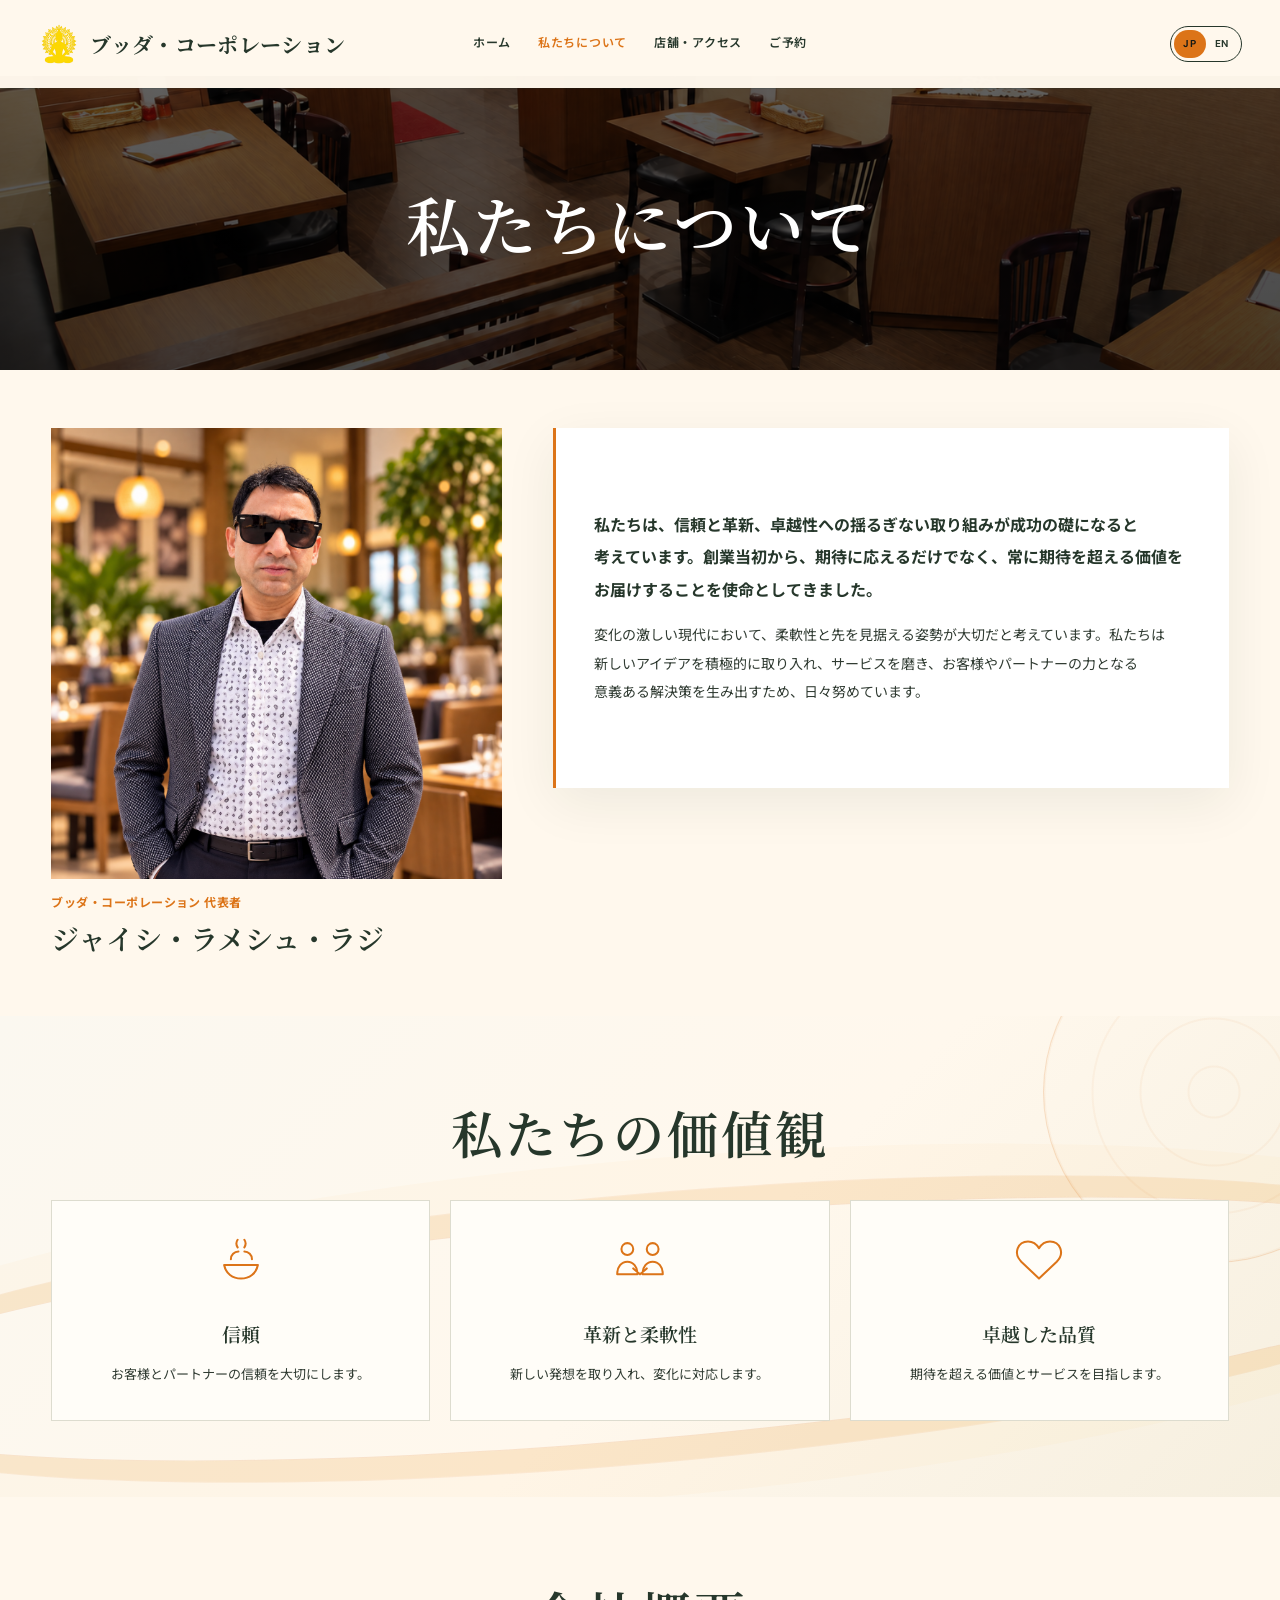
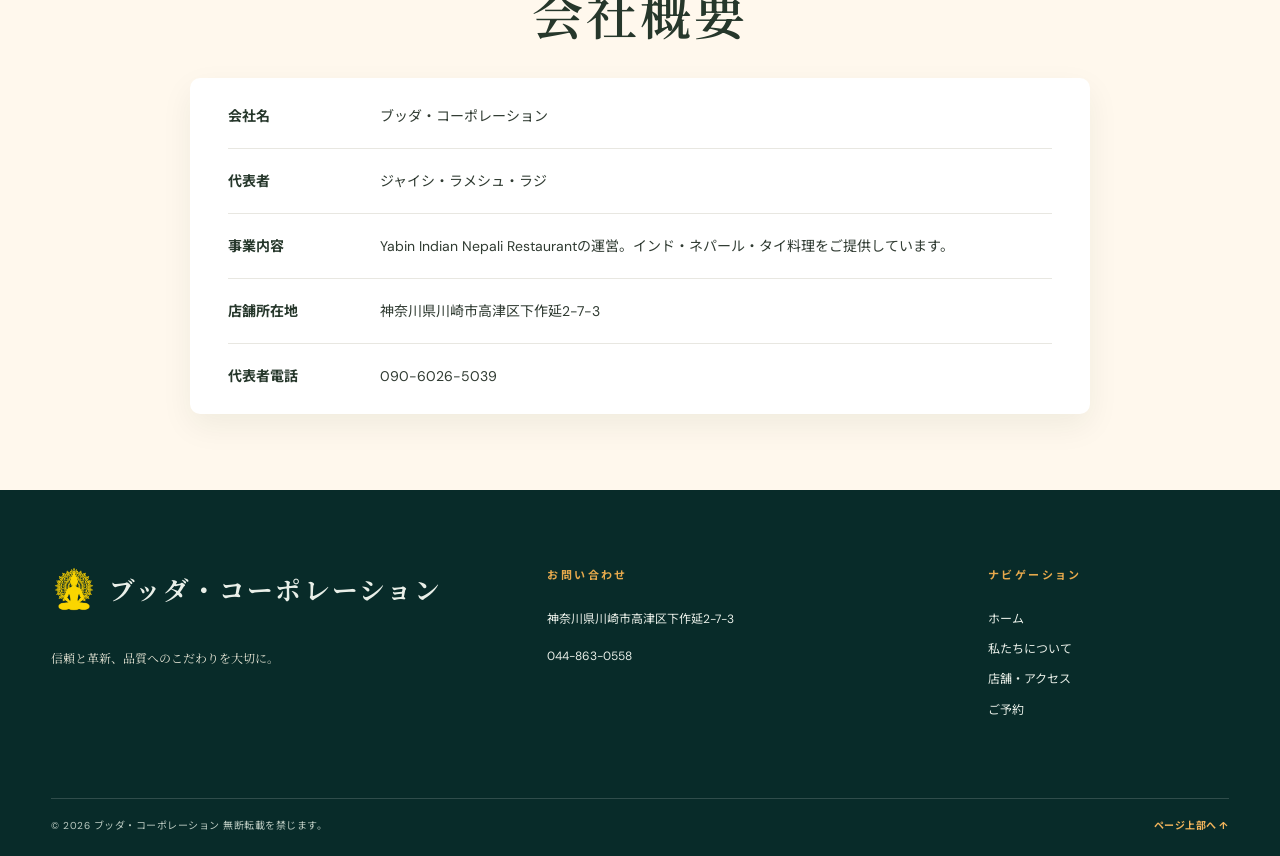
==== commit bcdb79a6: "Refine values section and pin accurate map" ====
--- a/about.html
+++ b/about.html
@@ -1,5 +1,5 @@
 <!doctype html>
-<html lang="ja"><head><meta charset="UTF-8"><meta name="viewport" content="width=device-width, initial-scale=1"><meta name="theme-color" content="#1f281f"><meta name="description" content="Buddha Corporationの代表メッセージと会社概要。Yabin Indian Nepali Restaurantを運営しています。"><title>私たちに​ついて​ | Buddha Corporation</title><link rel="preconnect" href="https://fonts.googleapis.com"><link rel="preconnect" href="https://fonts.gstatic.com" crossorigin><link href="https://fonts.googleapis.com/css2?family=DM+Sans:wght@400;500;600;700&family=Noto+Sans+JP:wght@400;500;600;700&family=Noto+Serif+JP:wght@400;500;600;700&display=swap" rel="stylesheet"><link rel="stylesheet" href="styles.css?v=33"><script src="script.js?v=18" defer></script></head>
+<html lang="ja"><head><meta charset="UTF-8"><meta name="viewport" content="width=device-width, initial-scale=1"><meta name="theme-color" content="#1f281f"><meta name="description" content="Buddha Corporationの代表メッセージと会社概要。Yabin Indian Nepali Restaurantを運営しています。"><title>私たちに​ついて​ | Buddha Corporation</title><link rel="preconnect" href="https://fonts.googleapis.com"><link rel="preconnect" href="https://fonts.gstatic.com" crossorigin><link href="https://fonts.googleapis.com/css2?family=DM+Sans:wght@400;500;600;700&family=Noto+Sans+JP:wght@400;500;600;700&family=Noto+Serif+JP:wght@400;500;600;700&display=swap" rel="stylesheet"><link rel="stylesheet" href="styles.css?v=34"><script src="script.js?v=18" defer></script></head>
 <body data-page="about"><a class="skip-link" href="#main-content" data-i18n="skipLink">本文へ移動</a><div id="site-header-mount"></div><main id="main-content" class="inner-main">
   <section class="subhero subhero-about" aria-labelledby="about-page-title"><div class="subhero-overlay"></div><div class="container subhero-content"><h1 id="about-page-title" data-i18n="aboutPageTitle">私たちに​ついて</h1></div></section>
   <section class="representative section-pad"><div class="container representative-grid"><div class="representative-profile"><img src="assets/yabin-ceo-portrait-v2.png" alt="ブッダ・コーポレーション代表 ジャイシ・ラメシュ・ラジ" data-i18n-alt="representativeAlt" width="1254" height="1254"><p data-i18n="repRole">ブッダ・コーポレーション 代表者</p><h2 data-i18n="representativeName">ジャイシ・ラメシュ・ラジ</h2></div><div class="representative-note"><p class="note-opening" data-i18n="ceoP1">私たちは、​信頼と​革新、​卓越性への​揺るぎない​取り組みが​成功の​礎に​なると​考えています。​創業当初から、​期待に​応えるだけでなく、​常に​期待を​超える​価値を​お届けする​ことを​使命と​してきました。</p><p data-i18n="ceoP2">変化の​激しい​現代に​おいて、​柔軟性と​先を​見据える​姿勢が​大切だと​考えています。​私たちは​新しい​アイデアを​積極的に​取り入れ、​サービスを​磨き、​お客様や​パートナーの​力と​なる​意義ある​解決策を​生み出すため、​日々​努めています。</p></div></div></section>
--- a/styles.css
+++ b/styles.css
@@ -228,16 +228,14 @@
 .representative-note p{margin:0 0 25px}
 .representative-note p:last-child{margin-bottom:0}
 .representative-note .note-opening{font-weight:700;color:var(--ink);font-size:17px}
-.values-section{background:#d8792e}
-.values-section .section-title{color:white}
-.values-section{position:relative;isolation:isolate;overflow:hidden}
-.values-section::before,.values-section::after{position:absolute;z-index:0;left:0;width:100%;height:16px;content:"";pointer-events:none;background-repeat:repeat-x;background-size:64px 16px}
-.values-section::before{top:0;background-image:radial-gradient(32px 16px at 32px 0,var(--cream) 98%,transparent 100%)}
-.values-section::after{bottom:0;background-image:radial-gradient(32px 16px at 32px 16px,var(--cream) 98%,transparent 100%)}
+.values-section{position:relative;isolation:isolate;overflow:hidden;background:linear-gradient(135deg,#fbf8f0 0%,var(--cream) 55%,#f6efdf 100%)}
+.values-section .section-title{color:var(--ink)}
+.values-section::before,.values-section::after{position:absolute;z-index:0;content:"";pointer-events:none}
+.values-section::before{top:42%;left:-15%;width:130%;height:220px;border:1px solid #dc74182b;border-radius:50%;transform:rotate(-5deg);box-shadow:0 0 0 23px #edba390d,0 0 0 24px #dc74181a,0 0 0 58px #edba390a}
+.values-section::after{top:-95px;right:-105px;width:340px;height:340px;border:1px solid #dc74182b;border-radius:50%;background:repeating-radial-gradient(circle,transparent 0 24px,#dc74180d 25px 26px,transparent 27px 48px)}
 .values-section>.container{position:relative;z-index:1}
 
 /* Mobile layout refinements requested from the page preview. */
-.values-section::before,.values-section::after{display:none}
 @media(max-width:760px){
   body[data-page="home"] .site-header:not(.is-scrolled):not(.menu-open){background:transparent;box-shadow:none;color:white}
   body[data-page="home"] .hero-image{animation:heroZoom 16s ease-out both}
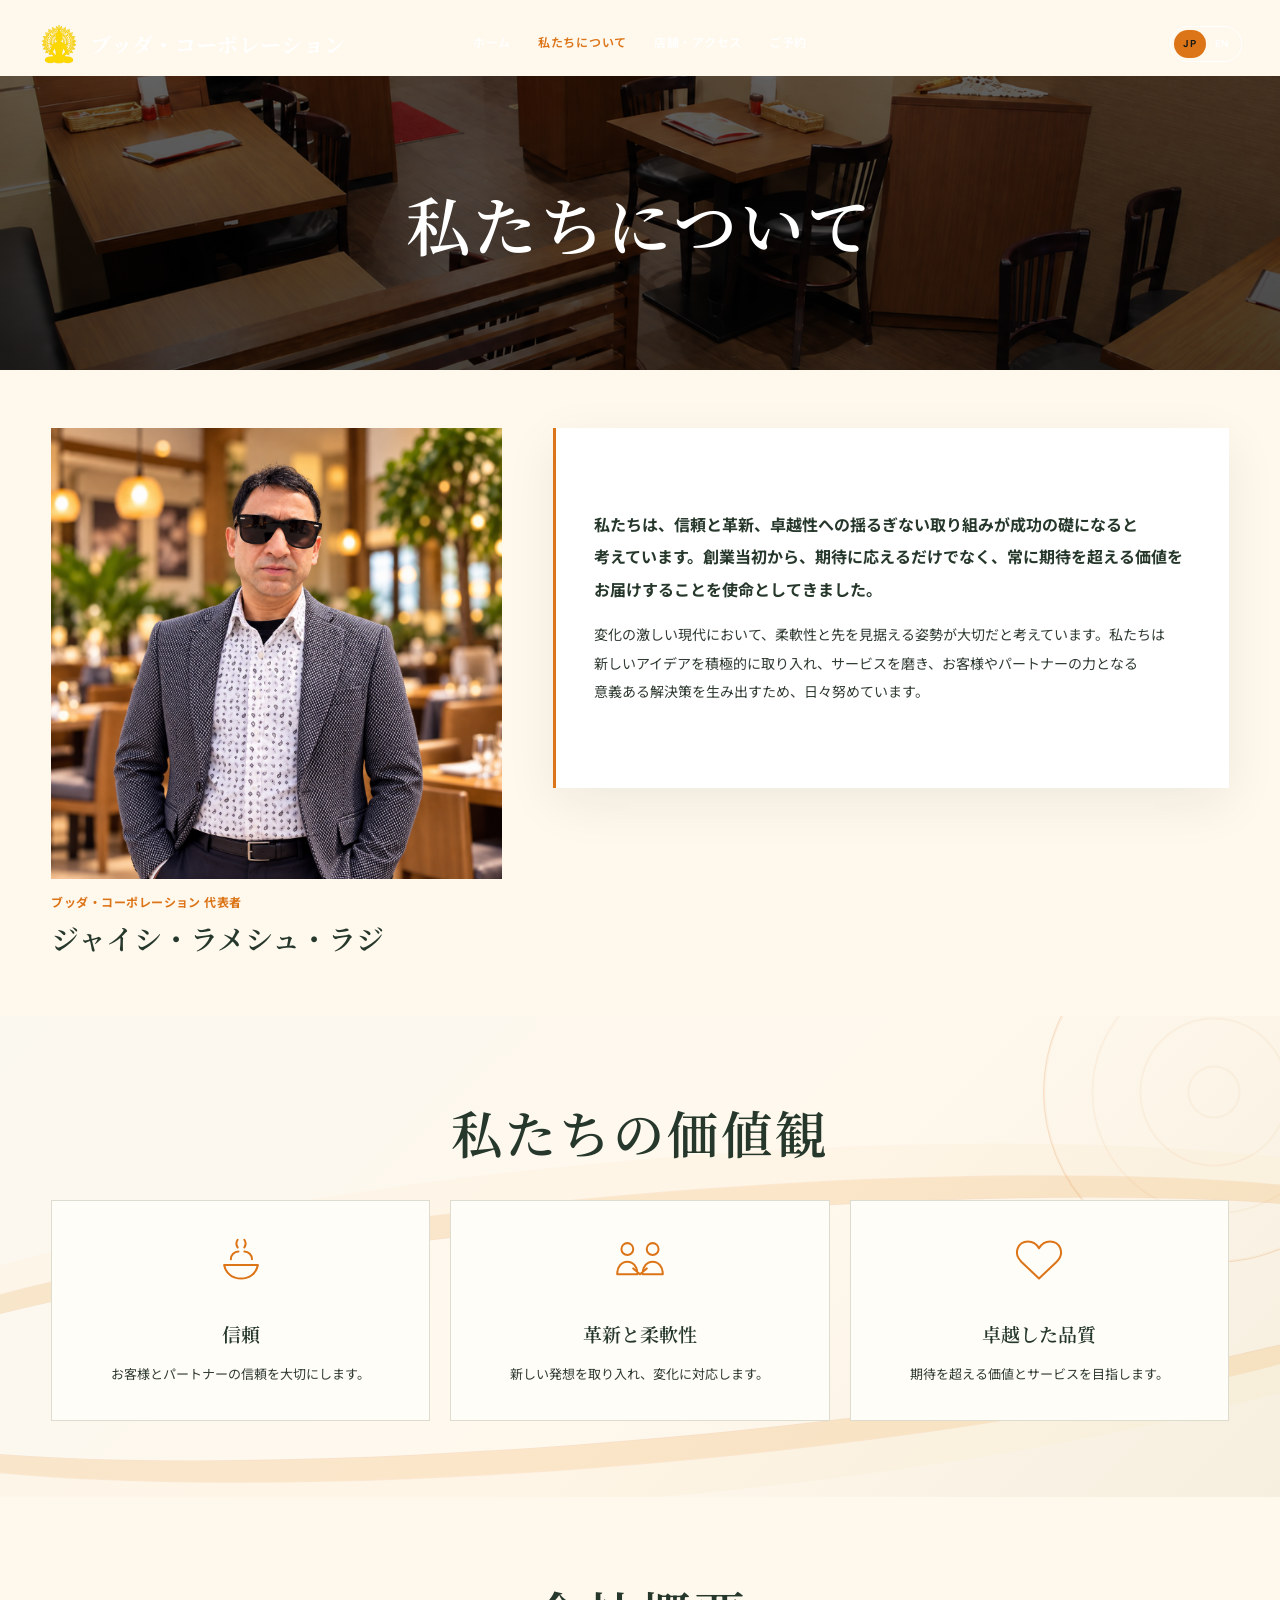
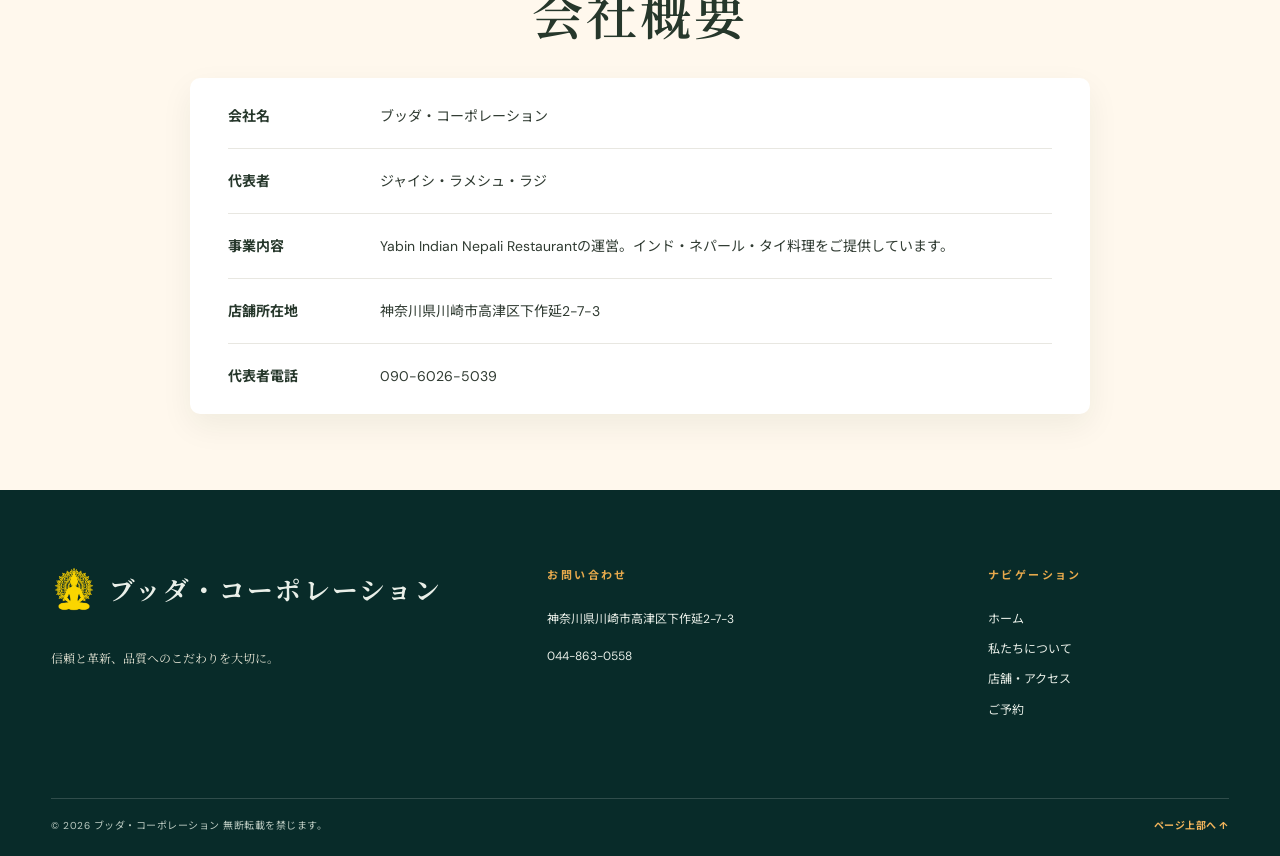
==== commit 2a7afe25: "Keep inner page headers clear at top" ====
--- a/about.html
+++ b/about.html
@@ -1,5 +1,5 @@
 <!doctype html>
-<html lang="ja"><head><meta charset="UTF-8"><meta name="viewport" content="width=device-width, initial-scale=1"><meta name="theme-color" content="#1f281f"><meta name="description" content="Buddha Corporationの代表メッセージと会社概要。Yabin Indian Nepali Restaurantを運営しています。"><title>私たちに​ついて​ | Buddha Corporation</title><link rel="preconnect" href="https://fonts.googleapis.com"><link rel="preconnect" href="https://fonts.gstatic.com" crossorigin><link href="https://fonts.googleapis.com/css2?family=DM+Sans:wght@400;500;600;700&family=Noto+Sans+JP:wght@400;500;600;700&family=Noto+Serif+JP:wght@400;500;600;700&display=swap" rel="stylesheet"><link rel="stylesheet" href="styles.css?v=34"><script src="script.js?v=18" defer></script></head>
+<html lang="ja"><head><meta charset="UTF-8"><meta name="viewport" content="width=device-width, initial-scale=1"><meta name="theme-color" content="#1f281f"><meta name="description" content="Buddha Corporationの代表メッセージと会社概要。Yabin Indian Nepali Restaurantを運営しています。"><title>私たちに​ついて​ | Buddha Corporation</title><link rel="preconnect" href="https://fonts.googleapis.com"><link rel="preconnect" href="https://fonts.gstatic.com" crossorigin><link href="https://fonts.googleapis.com/css2?family=DM+Sans:wght@400;500;600;700&family=Noto+Sans+JP:wght@400;500;600;700&family=Noto+Serif+JP:wght@400;500;600;700&display=swap" rel="stylesheet"><link rel="stylesheet" href="styles.css?v=35"><script src="script.js?v=18" defer></script></head>
 <body data-page="about"><a class="skip-link" href="#main-content" data-i18n="skipLink">本文へ移動</a><div id="site-header-mount"></div><main id="main-content" class="inner-main">
   <section class="subhero subhero-about" aria-labelledby="about-page-title"><div class="subhero-overlay"></div><div class="container subhero-content"><h1 id="about-page-title" data-i18n="aboutPageTitle">私たちに​ついて</h1></div></section>
   <section class="representative section-pad"><div class="container representative-grid"><div class="representative-profile"><img src="assets/yabin-ceo-portrait-v2.png" alt="ブッダ・コーポレーション代表 ジャイシ・ラメシュ・ラジ" data-i18n-alt="representativeAlt" width="1254" height="1254"><p data-i18n="repRole">ブッダ・コーポレーション 代表者</p><h2 data-i18n="representativeName">ジャイシ・ラメシュ・ラジ</h2></div><div class="representative-note"><p class="note-opening" data-i18n="ceoP1">私たちは、​信頼と​革新、​卓越性への​揺るぎない​取り組みが​成功の​礎に​なると​考えています。​創業当初から、​期待に​応えるだけでなく、​常に​期待を​超える​価値を​お届けする​ことを​使命と​してきました。</p><p data-i18n="ceoP2">変化の​激しい​現代に​おいて、​柔軟性と​先を​見据える​姿勢が​大切だと​考えています。​私たちは​新しい​アイデアを​積極的に​取り入れ、​サービスを​磨き、​お客様や​パートナーの​力と​なる​意義ある​解決策を​生み出すため、​日々​努めています。</p></div></div></section>
--- a/styles.css
+++ b/styles.css
@@ -552,7 +552,8 @@
   --muted:#6d7568;
   --line:#e5ddce;
 }
-.site-header.is-scrolled,.site-header.menu-open,.site-header.is-inner{background:rgba(255,248,237,.98);color:var(--ink)}
+.site-header.is-inner{background:transparent;color:white;box-shadow:none}
+.site-header.is-scrolled,.site-header.menu-open{background:rgba(255,248,237,.98);color:var(--ink);box-shadow:0 1px 0 rgba(21,59,55,.12)}
 .company-brand{flex-direction:row;align-items:center;gap:10px}
 .company-brand .company-mark{width:42px;height:42px;flex:none;object-fit:contain;background:transparent;border-radius:0;padding:0}
 .company-brand span{font:700 clamp(15px,1.65vw,21px)/1.15 var(--serif);letter-spacing:.015em}
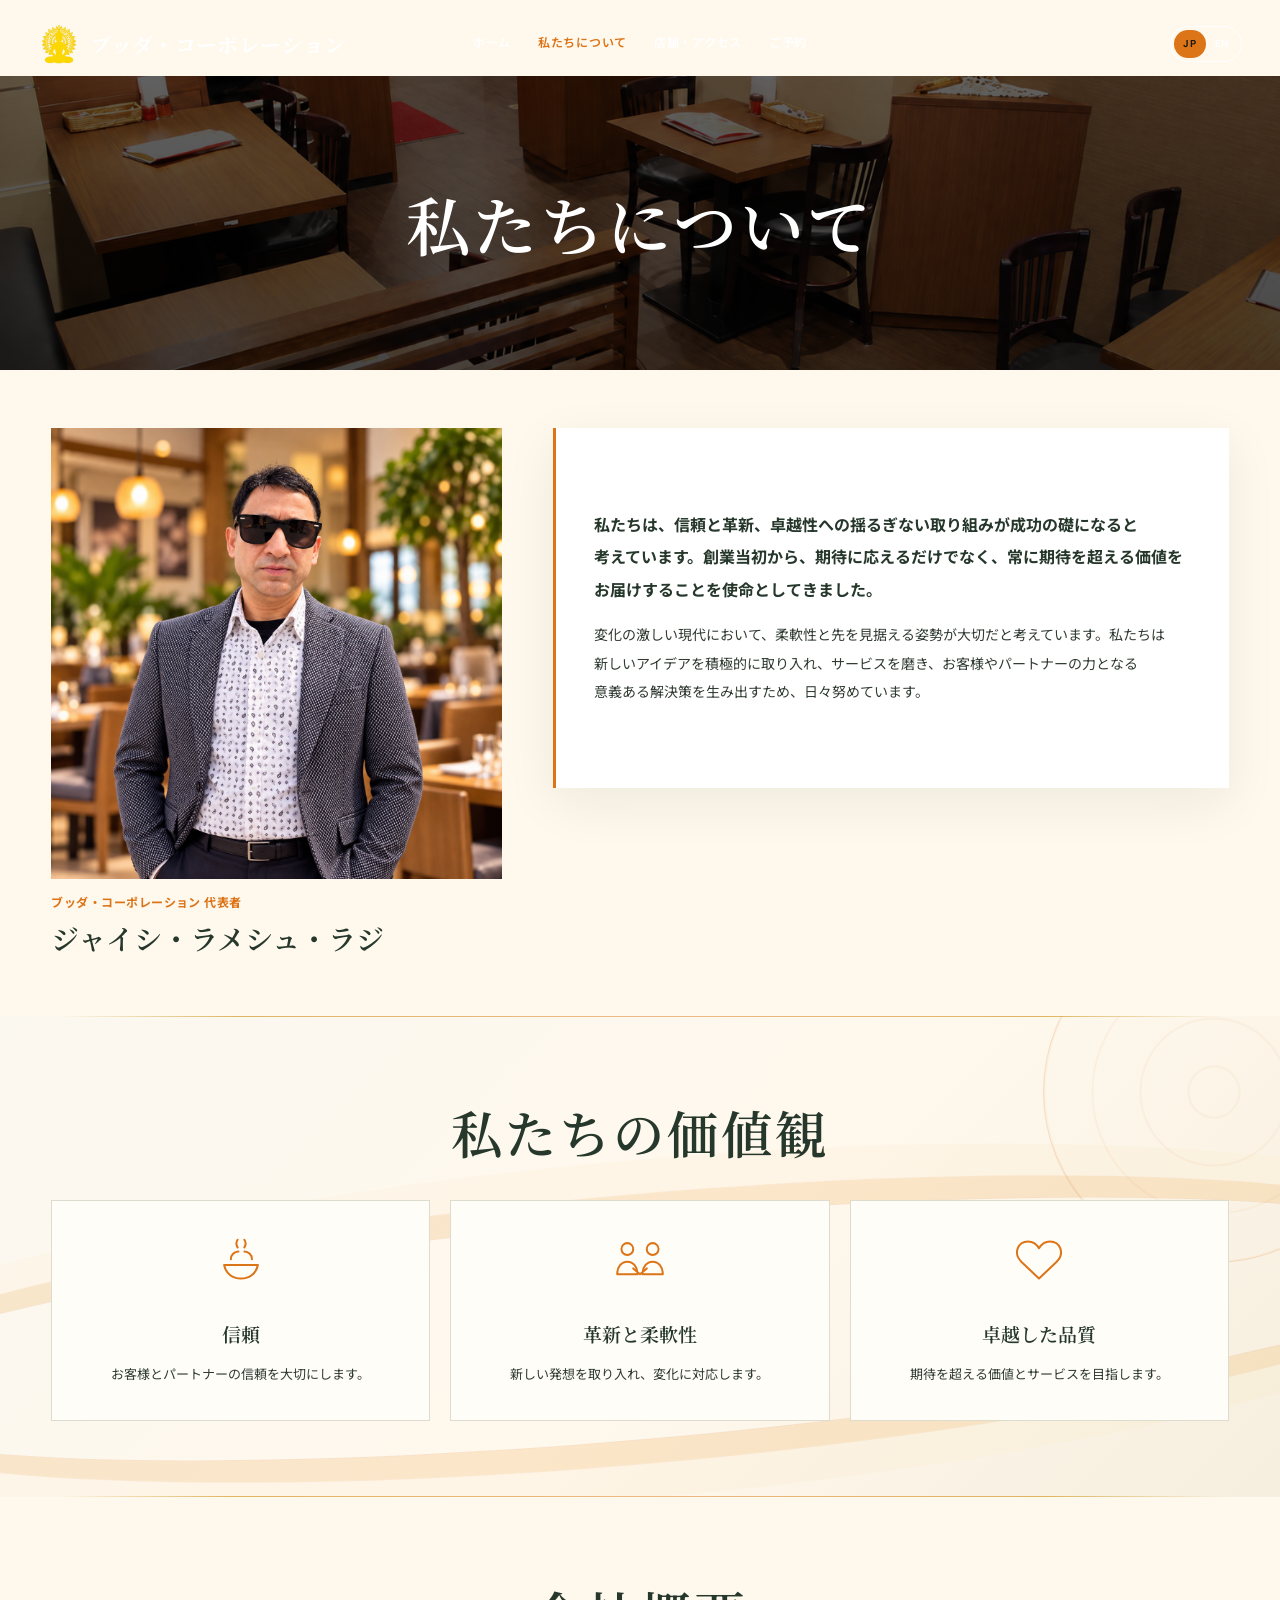
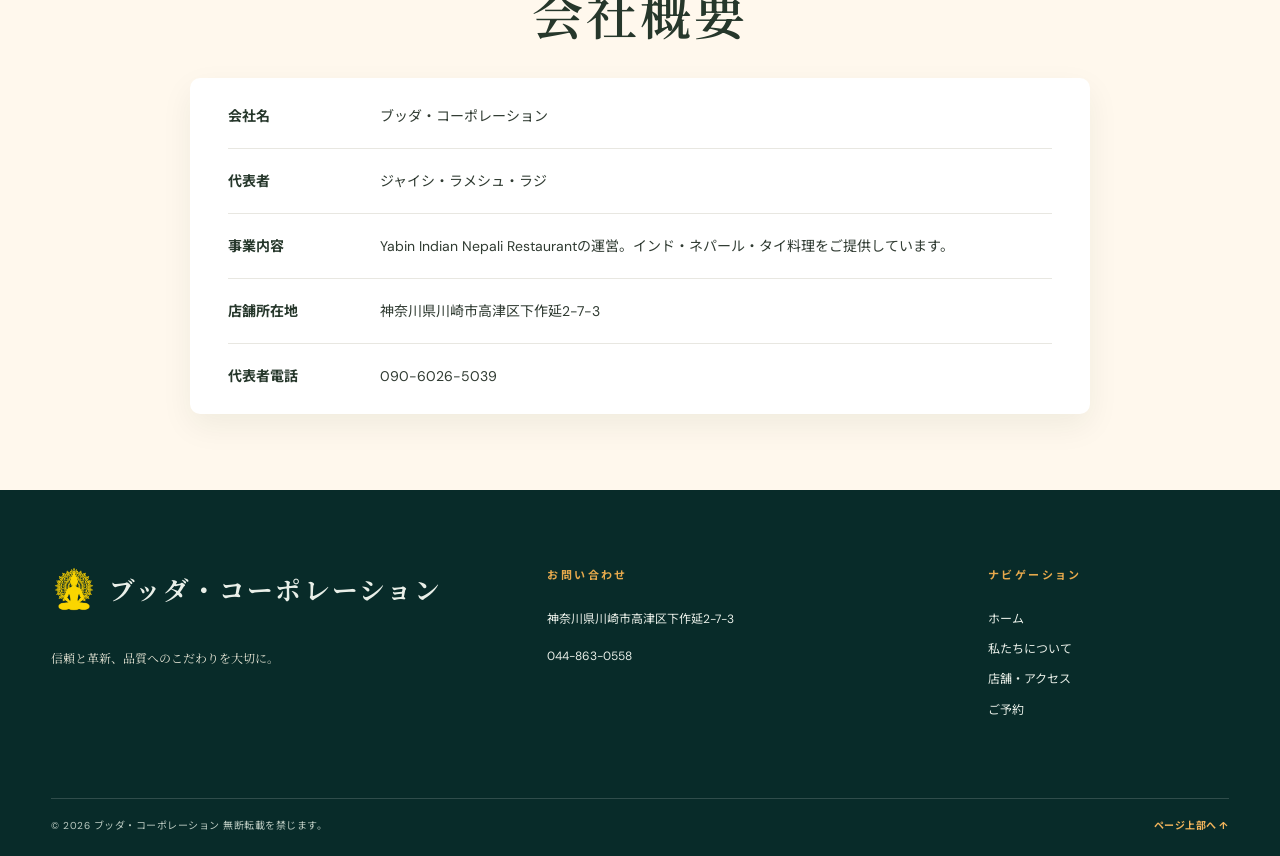
==== commit 1e6db6a2: "Add refined dividers to values section" ====
--- a/about.html
+++ b/about.html
@@ -1,5 +1,5 @@
 <!doctype html>
-<html lang="ja"><head><meta charset="UTF-8"><meta name="viewport" content="width=device-width, initial-scale=1"><meta name="theme-color" content="#1f281f"><meta name="description" content="Buddha Corporationの代表メッセージと会社概要。Yabin Indian Nepali Restaurantを運営しています。"><title>私たちに​ついて​ | Buddha Corporation</title><link rel="preconnect" href="https://fonts.googleapis.com"><link rel="preconnect" href="https://fonts.gstatic.com" crossorigin><link href="https://fonts.googleapis.com/css2?family=DM+Sans:wght@400;500;600;700&family=Noto+Sans+JP:wght@400;500;600;700&family=Noto+Serif+JP:wght@400;500;600;700&display=swap" rel="stylesheet"><link rel="stylesheet" href="styles.css?v=35"><script src="script.js?v=18" defer></script></head>
+<html lang="ja"><head><meta charset="UTF-8"><meta name="viewport" content="width=device-width, initial-scale=1"><meta name="theme-color" content="#1f281f"><meta name="description" content="Buddha Corporationの代表メッセージと会社概要。Yabin Indian Nepali Restaurantを運営しています。"><title>私たちに​ついて​ | Buddha Corporation</title><link rel="preconnect" href="https://fonts.googleapis.com"><link rel="preconnect" href="https://fonts.gstatic.com" crossorigin><link href="https://fonts.googleapis.com/css2?family=DM+Sans:wght@400;500;600;700&family=Noto+Sans+JP:wght@400;500;600;700&family=Noto+Serif+JP:wght@400;500;600;700&display=swap" rel="stylesheet"><link rel="stylesheet" href="styles.css?v=37"><script src="script.js?v=18" defer></script></head>
 <body data-page="about"><a class="skip-link" href="#main-content" data-i18n="skipLink">本文へ移動</a><div id="site-header-mount"></div><main id="main-content" class="inner-main">
   <section class="subhero subhero-about" aria-labelledby="about-page-title"><div class="subhero-overlay"></div><div class="container subhero-content"><h1 id="about-page-title" data-i18n="aboutPageTitle">私たちに​ついて</h1></div></section>
   <section class="representative section-pad"><div class="container representative-grid"><div class="representative-profile"><img src="assets/yabin-ceo-portrait-v2.png" alt="ブッダ・コーポレーション代表 ジャイシ・ラメシュ・ラジ" data-i18n-alt="representativeAlt" width="1254" height="1254"><p data-i18n="repRole">ブッダ・コーポレーション 代表者</p><h2 data-i18n="representativeName">ジャイシ・ラメシュ・ラジ</h2></div><div class="representative-note"><p class="note-opening" data-i18n="ceoP1">私たちは、​信頼と​革新、​卓越性への​揺るぎない​取り組みが​成功の​礎に​なると​考えています。​創業当初から、​期待に​応えるだけでなく、​常に​期待を​超える​価値を​お届けする​ことを​使命と​してきました。</p><p data-i18n="ceoP2">変化の​激しい​現代に​おいて、​柔軟性と​先を​見据える​姿勢が​大切だと​考えています。​私たちは​新しい​アイデアを​積極的に​取り入れ、​サービスを​磨き、​お客様や​パートナーの​力と​なる​意義ある​解決策を​生み出すため、​日々​努めています。</p></div></div></section>
--- a/styles.css
+++ b/styles.css
@@ -228,7 +228,7 @@
 .representative-note p{margin:0 0 25px}
 .representative-note p:last-child{margin-bottom:0}
 .representative-note .note-opening{font-weight:700;color:var(--ink);font-size:17px}
-.values-section{position:relative;isolation:isolate;overflow:hidden;background:linear-gradient(135deg,#fbf8f0 0%,var(--cream) 55%,#f6efdf 100%)}
+.values-section{position:relative;isolation:isolate;overflow:hidden;background:linear-gradient(90deg,transparent,rgba(214,168,68,.82) 15%,rgba(220,116,24,.48) 50%,rgba(214,168,68,.82) 85%,transparent) center top / calc(100% - clamp(40px,9vw,150px)) 1px no-repeat,linear-gradient(90deg,transparent,rgba(214,168,68,.82) 15%,rgba(220,116,24,.48) 50%,rgba(214,168,68,.82) 85%,transparent) center bottom / calc(100% - clamp(40px,9vw,150px)) 1px no-repeat,linear-gradient(135deg,#fbf8f0 0%,var(--cream) 55%,#f6efdf 100%)}
 .values-section .section-title{color:var(--ink)}
 .values-section::before,.values-section::after{position:absolute;z-index:0;content:"";pointer-events:none}
 .values-section::before{top:42%;left:-15%;width:130%;height:220px;border:1px solid #dc74182b;border-radius:50%;transform:rotate(-5deg);box-shadow:0 0 0 23px #edba390d,0 0 0 24px #dc74181a,0 0 0 58px #edba390a}
@@ -250,6 +250,7 @@
   .delivery-logo{flex:0 0 58px;width:58px;height:46px;margin:0}
   .delivery-action{flex:1;justify-content:flex-start;gap:7px}
 }
+.inner-main{padding-top:0}
 .values-section .section-title{margin-bottom:45px}
 .values-grid{display:grid;grid-template-columns:repeat(3,1fr);gap:20px}
 .value-card{border:1px solid #dddccf;background:var(--paper);padding:44px 28px 40px;text-align:center;min-height:275px}
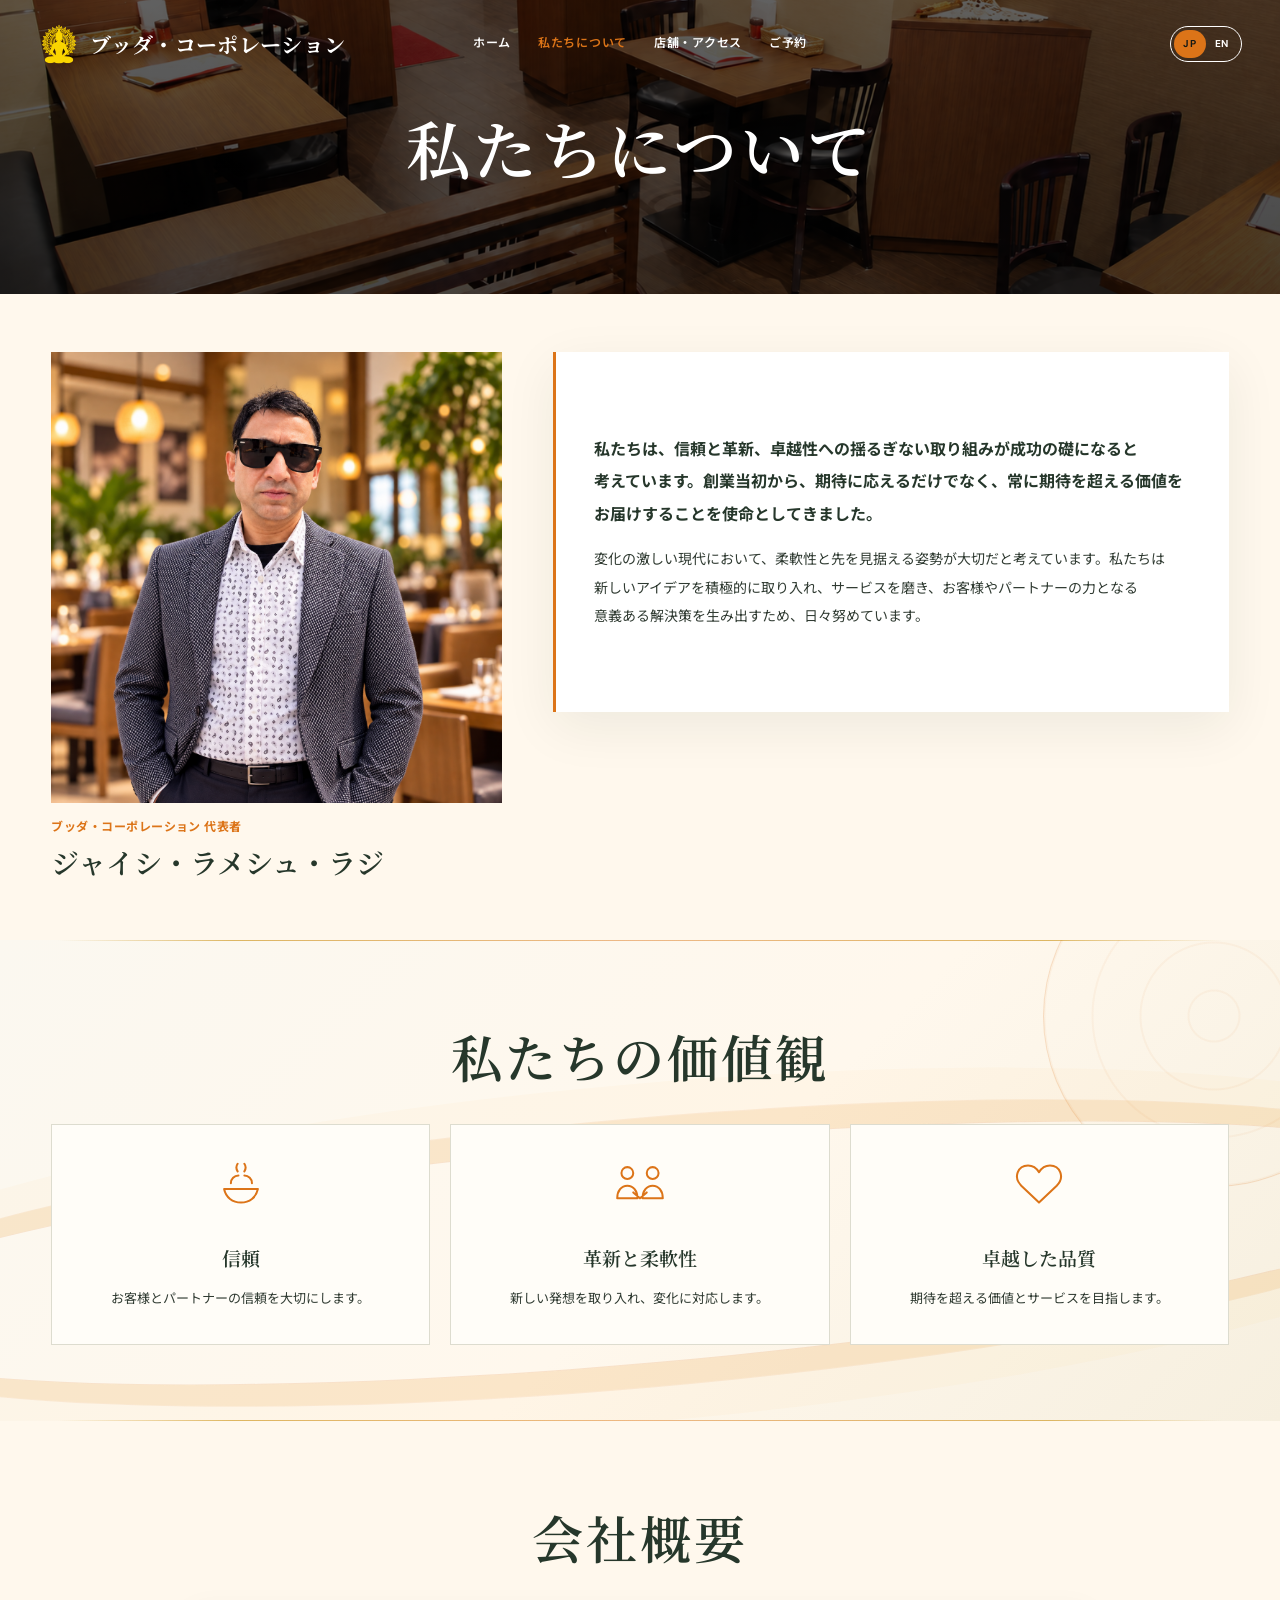
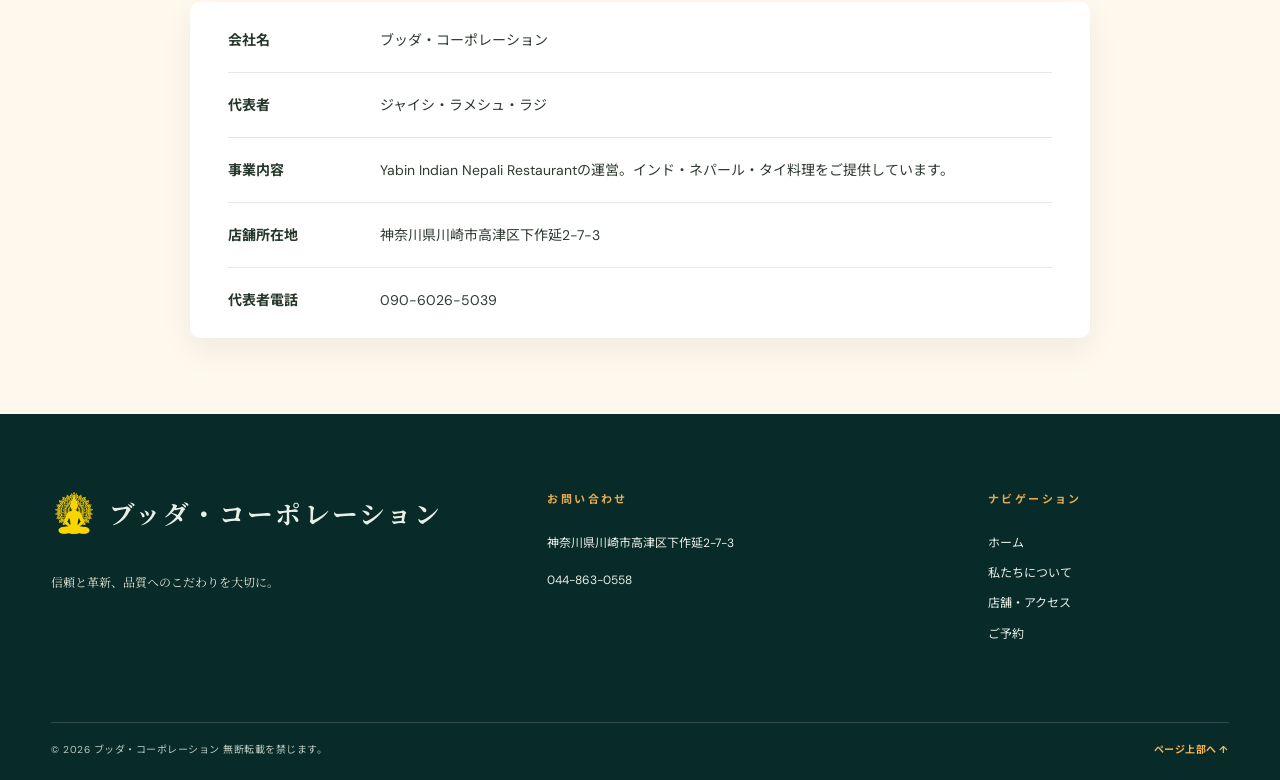
==== commit 0fc079f6: "Unify transparent header behavior across pages" ====
--- a/about.html
+++ b/about.html
@@ -1,5 +1,5 @@
 <!doctype html>
-<html lang="ja"><head><meta charset="UTF-8"><meta name="viewport" content="width=device-width, initial-scale=1"><meta name="theme-color" content="#1f281f"><meta name="description" content="Buddha Corporationの代表メッセージと会社概要。Yabin Indian Nepali Restaurantを運営しています。"><title>私たちに​ついて​ | Buddha Corporation</title><link rel="preconnect" href="https://fonts.googleapis.com"><link rel="preconnect" href="https://fonts.gstatic.com" crossorigin><link href="https://fonts.googleapis.com/css2?family=DM+Sans:wght@400;500;600;700&family=Noto+Sans+JP:wght@400;500;600;700&family=Noto+Serif+JP:wght@400;500;600;700&display=swap" rel="stylesheet"><link rel="stylesheet" href="styles.css?v=37"><script src="script.js?v=18" defer></script></head>
+<html lang="ja"><head><meta charset="UTF-8"><meta name="viewport" content="width=device-width, initial-scale=1"><meta name="theme-color" content="#1f281f"><meta name="description" content="Buddha Corporationの代表メッセージと会社概要。Yabin Indian Nepali Restaurantを運営しています。"><title>私たちに​ついて​ | Buddha Corporation</title><link rel="preconnect" href="https://fonts.googleapis.com"><link rel="preconnect" href="https://fonts.gstatic.com" crossorigin><link href="https://fonts.googleapis.com/css2?family=DM+Sans:wght@400;500;600;700&family=Noto+Sans+JP:wght@400;500;600;700&family=Noto+Serif+JP:wght@400;500;600;700&display=swap" rel="stylesheet"><link rel="stylesheet" href="styles.css?v=38"><script src="script.js?v=19" defer></script></head>
 <body data-page="about"><a class="skip-link" href="#main-content" data-i18n="skipLink">本文へ移動</a><div id="site-header-mount"></div><main id="main-content" class="inner-main">
   <section class="subhero subhero-about" aria-labelledby="about-page-title"><div class="subhero-overlay"></div><div class="container subhero-content"><h1 id="about-page-title" data-i18n="aboutPageTitle">私たちに​ついて</h1></div></section>
   <section class="representative section-pad"><div class="container representative-grid"><div class="representative-profile"><img src="assets/yabin-ceo-portrait-v2.png" alt="ブッダ・コーポレーション代表 ジャイシ・ラメシュ・ラジ" data-i18n-alt="representativeAlt" width="1254" height="1254"><p data-i18n="repRole">ブッダ・コーポレーション 代表者</p><h2 data-i18n="representativeName">ジャイシ・ラメシュ・ラジ</h2></div><div class="representative-note"><p class="note-opening" data-i18n="ceoP1">私たちは、​信頼と​革新、​卓越性への​揺るぎない​取り組みが​成功の​礎に​なると​考えています。​創業当初から、​期待に​応えるだけでなく、​常に​期待を​超える​価値を​お届けする​ことを​使命と​してきました。</p><p data-i18n="ceoP2">変化の​激しい​現代に​おいて、​柔軟性と​先を​見据える​姿勢が​大切だと​考えています。​私たちは​新しい​アイデアを​積極的に​取り入れ、​サービスを​磨き、​お客様や​パートナーの​力と​なる​意義ある​解決策を​生み出すため、​日々​努めています。</p></div></div></section>
--- a/styles.css
+++ b/styles.css
@@ -172,11 +172,10 @@
 .company-brand{display:flex;flex-direction:column;flex:none;color:inherit;line-height:1.15;white-space:nowrap}
 .company-brand span{font:700 23px/1.2 var(--serif);letter-spacing:.04em}
 .company-brand small{font:700 9px/1.2 var(--sans);letter-spacing:.24em;margin-top:4px}
-.site-header.is-inner{background:var(--cream);color:var(--ink);box-shadow:0 1px 0 rgba(21,59,55,.12)}
 .desktop-nav a[aria-current="page"]{color:var(--orange)}
 .desktop-nav a[aria-current="page"]::after{right:0}
 .footer-brand>a:first-child{font:700 clamp(1.45rem,2vw,2rem)/1.35 var(--serif)}
-.inner-main{padding-top:88px;animation:pageEnter .6s cubic-bezier(.2,.78,.25,1) both}
+.inner-main{animation:pageEnter .6s cubic-bezier(.2,.78,.25,1) both}
 @keyframes pageEnter{from{opacity:0;transform:translateY(10px)}to{opacity:1;transform:none}}
 .subhero{height:clamp(320px,37vw,480px);display:flex;align-items:center;position:relative;color:white;background-position:center;background-size:cover}
 .subhero-about{background-image:url("assets/dining-room.png")}
@@ -250,7 +249,6 @@
   .delivery-logo{flex:0 0 58px;width:58px;height:46px;margin:0}
   .delivery-action{flex:1;justify-content:flex-start;gap:7px}
 }
-.inner-main{padding-top:0}
 .values-section .section-title{margin-bottom:45px}
 .values-grid{display:grid;grid-template-columns:repeat(3,1fr);gap:20px}
 .value-card{border:1px solid #dddccf;background:var(--paper);padding:44px 28px 40px;text-align:center;min-height:275px}
@@ -293,7 +291,7 @@
 .delivery-card span{font-size:11px;font-weight:700;white-space:nowrap}
 .delivery-card.uber{background:#0f7541}.delivery-card.demae{background:#c94420}.delivery-card.rocket{background:#263f39}
 @media(max-width:900px){.company-brand span{font-size:20px}.representative-grid{grid-template-columns:.8fr 1.2fr;gap:35px}.booking-grid,.delivery-grid{gap:10px}.booking-card{padding:23px 17px}.delivery-card{padding:20px 15px}.delivery-card strong{font-size:17px}}
-@media(max-width:760px){.inner-main{padding-top:70px}.subhero{height:330px}.home-section-heading{display:block;text-align:center}.home-section-heading .eyebrow{justify-content:center}.home-section-heading>p{margin:20px auto 0}.home-store-grid,.home-feature,.representative-grid,.company-grid,.location-grid{grid-template-columns:1fr}.home-store-image{height:330px}.home-store-details{padding:36px 27px 42px}.home-feature>img{height:275px}.home-feature>div{padding:33px 27px}.sns-inner{display:block;text-align:center}.sns-line{width:min(100%,360px);margin:30px auto 0}.representative-profile{max-width:350px;margin:auto;text-align:center}.representative-profile img{aspect-ratio:1/1}.representative-note{padding:33px 26px}.values-grid{grid-template-columns:1fr;gap:12px}.value-card{min-height:0;padding:33px 25px}.company-grid{gap:32px}.company-table div{grid-template-columns:95px 1fr;gap:13px;font-size:12px}.store-identity .shop-logo{width:95px;height:95px}.location-grid{gap:25px}.location-grid>div:last-child{padding-left:24px}.booking-grid,.delivery-grid{grid-template-columns:1fr}.booking-card{min-height:210px}.delivery-card{min-height:96px}.delivery-card strong{font-size:20px}.subhero h1{font-size:clamp(2.4rem,8vw,3.6rem)}.inner-main{animation-duration:.5s}}
+@media(max-width:760px){.subhero{height:330px}.home-section-heading{display:block;text-align:center}.home-section-heading .eyebrow{justify-content:center}.home-section-heading>p{margin:20px auto 0}.home-store-grid,.home-feature,.representative-grid,.company-grid,.location-grid{grid-template-columns:1fr}.home-store-image{height:330px}.home-store-details{padding:36px 27px 42px}.home-feature>img{height:275px}.home-feature>div{padding:33px 27px}.sns-inner{display:block;text-align:center}.sns-line{width:min(100%,360px);margin:30px auto 0}.representative-profile{max-width:350px;margin:auto;text-align:center}.representative-profile img{aspect-ratio:1/1}.representative-note{padding:33px 26px}.values-grid{grid-template-columns:1fr;gap:12px}.value-card{min-height:0;padding:33px 25px}.company-grid{gap:32px}.company-table div{grid-template-columns:95px 1fr;gap:13px;font-size:12px}.store-identity .shop-logo{width:95px;height:95px}.location-grid{gap:25px}.location-grid>div:last-child{padding-left:24px}.booking-grid,.delivery-grid{grid-template-columns:1fr}.booking-card{min-height:210px}.delivery-card{min-height:96px}.delivery-card strong{font-size:20px}.subhero h1{font-size:clamp(2.4rem,8vw,3.6rem)}.inner-main{animation-duration:.5s}}
 @media(max-width:420px){.company-brand span{font-size:17px}.company-brand small{font-size:7px}.home-feature>img{height:240px}.company-table div{grid-template-columns:75px 1fr}.representative-note{font-size:13px}.booking-card h3{font-size:18px}}
 @media(hover:none),(pointer:coarse){.sns-line:hover,.booking-card:hover,.delivery-card:hover{transform:none}}
 @media(prefers-reduced-motion:reduce){.inner-main{animation:none}}
@@ -370,7 +368,6 @@
 .location-intro{margin-bottom:25px}
 .location-intro .section-title{margin-bottom:8px}
 .map-frame{height:390px}
-.inner-main{padding-top:76px}
 .subhero{height:clamp(250px,28vw,350px)}
 .subhero-about{height:clamp(215px,23vw,295px)}
 .subhero-reservation{height:205px}
@@ -402,7 +399,7 @@
 .delivery-logo img{width:100%;height:100%;object-fit:contain}
 .delivery-action{display:flex;align-items:center;gap:7px;font-size:12px;font-weight:700;white-space:nowrap}
 .gallery-slide span{font-size:15px}
-@media(max-width:900px){.booking-grid{grid-template-columns:repeat(2,minmax(0,1fr))}.booking-card{min-height:205px}.company-grid{grid-template-columns:1fr}.company-grid>.section-title{text-align:center}.inner-main{padding-top:70px}}
+@media(max-width:900px){.booking-grid{grid-template-columns:repeat(2,minmax(0,1fr))}.booking-card{min-height:205px}.company-grid{grid-template-columns:1fr}.company-grid>.section-title{text-align:center}}
 @media(max-width:760px){.section-pad{padding-block:46px}.hero{min-height:570px;height:86svh;max-height:760px}.hero-scrim{background:linear-gradient(180deg,#0009,#0007 40%,#000c)}.home-store-grid-solo .home-store-details{padding:28px 18px}.sns-band{padding-block:42px}.sns-inner h2{font-size:clamp(1.8rem,7vw,2.5rem)}.sns-line{margin:21px auto 0}.company-grid{gap:18px}.company-table div{padding-block:12px}.store.section-pad{padding-block:42px}.store-heading{margin-bottom:22px}.store-grid{grid-template-columns:1fr}.map-frame{height:340px}.subhero,.subhero-about,.subhero-reservation{height:230px}.booking-section.section-pad,.delivery-section.section-pad{padding-block:38px}.booking-grid{grid-template-columns:repeat(2,minmax(0,1fr));gap:10px}.booking-card{min-height:195px;padding:14px 10px}.booking-card h3{font-size:14px}.delivery-grid{grid-template-columns:1fr;gap:9px}.delivery-card{min-height:82px}.delivery-logo{height:60px;width:115px}.delivery-action{font-size:12px}.stores-gallery{padding-bottom:42px}}
 @media(max-width:440px){.booking-grid{grid-template-columns:1fr 1fr}.booking-card{min-height:185px}.booking-logo{width:54px;height:50px}.booking-card p{font-size:11px}.delivery-card{padding-inline:13px}.delivery-logo{width:100px}.map-frame{height:300px}.company-table div{grid-template-columns:85px 1fr;font-size:12px}}
 
@@ -553,7 +550,6 @@
   --muted:#6d7568;
   --line:#e5ddce;
 }
-.site-header.is-inner{background:transparent;color:white;box-shadow:none}
 .site-header.is-scrolled,.site-header.menu-open{background:rgba(255,248,237,.98);color:var(--ink);box-shadow:0 1px 0 rgba(21,59,55,.12)}
 .company-brand{flex-direction:row;align-items:center;gap:10px}
 .company-brand .company-mark{width:42px;height:42px;flex:none;object-fit:contain;background:transparent;border-radius:0;padding:0}
@@ -619,3 +615,10 @@
 .home-store-feature{flex:1;display:flex;flex-direction:column;justify-content:center;margin-bottom:0;padding-block:16px}
 .store-details{display:flex;flex-direction:column}
 .store-details>.button{display:flex;width:max-content;align-self:center;margin-inline:auto}
+
+/* Use the home header behavior on every page: photo behind it at the top,
+   light background and dark green text after scrolling or opening the menu. */
+.inner-main{padding-top:0}
+@media(max-width:760px){
+  .site-header:not(.is-scrolled):not(.menu-open){background:transparent;box-shadow:none;color:white}
+}
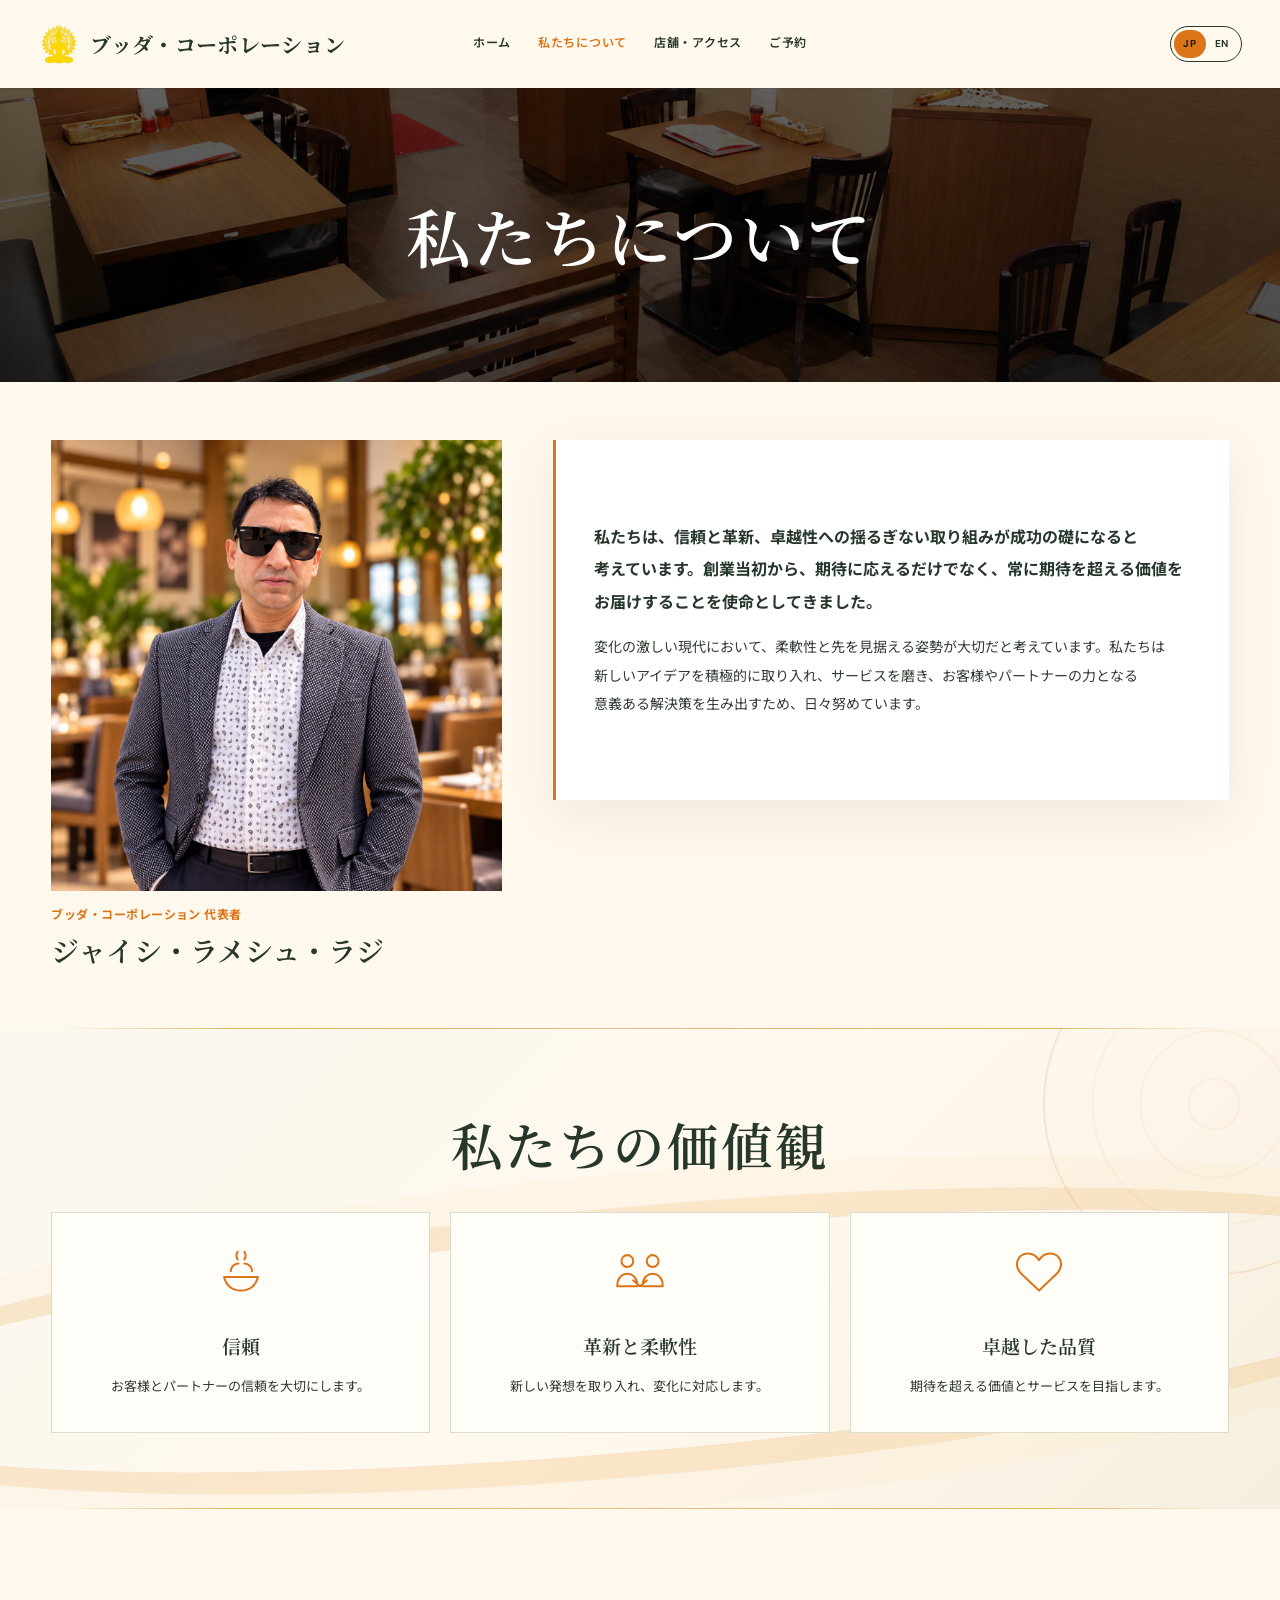
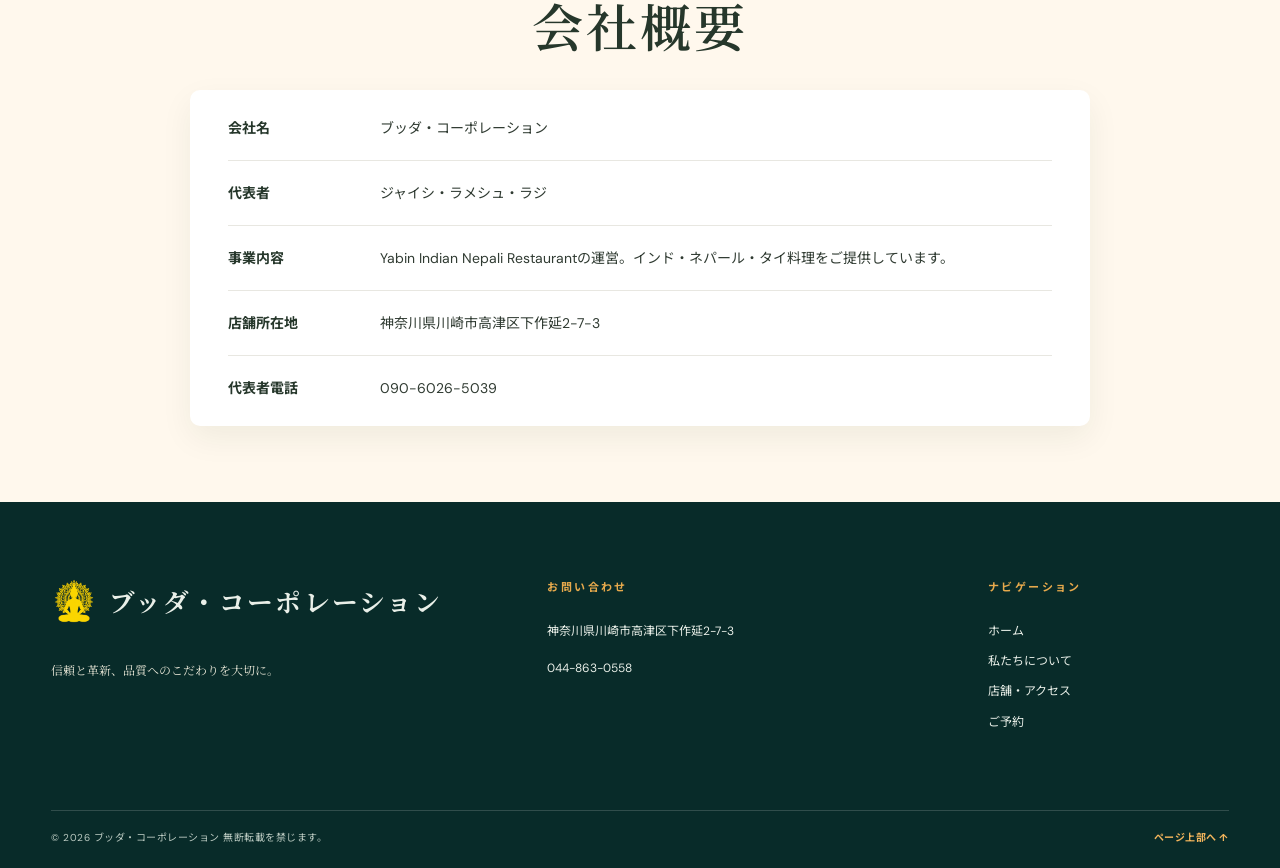
==== commit 7a2f01ed: "Keep inner page headers opaque" ====
--- a/about.html
+++ b/about.html
@@ -1,5 +1,5 @@
 <!doctype html>
-<html lang="ja"><head><meta charset="UTF-8"><meta name="viewport" content="width=device-width, initial-scale=1"><meta name="theme-color" content="#1f281f"><meta name="description" content="Buddha Corporationの代表メッセージと会社概要。Yabin Indian Nepali Restaurantを運営しています。"><title>私たちに​ついて​ | Buddha Corporation</title><link rel="preconnect" href="https://fonts.googleapis.com"><link rel="preconnect" href="https://fonts.gstatic.com" crossorigin><link href="https://fonts.googleapis.com/css2?family=DM+Sans:wght@400;500;600;700&family=Noto+Sans+JP:wght@400;500;600;700&family=Noto+Serif+JP:wght@400;500;600;700&display=swap" rel="stylesheet"><link rel="stylesheet" href="styles.css?v=38"><script src="script.js?v=19" defer></script></head>
+<html lang="ja"><head><meta charset="UTF-8"><meta name="viewport" content="width=device-width, initial-scale=1"><meta name="theme-color" content="#1f281f"><meta name="description" content="Buddha Corporationの代表メッセージと会社概要。Yabin Indian Nepali Restaurantを運営しています。"><title>私たちに​ついて​ | Buddha Corporation</title><link rel="preconnect" href="https://fonts.googleapis.com"><link rel="preconnect" href="https://fonts.gstatic.com" crossorigin><link href="https://fonts.googleapis.com/css2?family=DM+Sans:wght@400;500;600;700&family=Noto+Sans+JP:wght@400;500;600;700&family=Noto+Serif+JP:wght@400;500;600;700&display=swap" rel="stylesheet"><link rel="stylesheet" href="styles.css?v=39"><script src="script.js?v=19" defer></script></head>
 <body data-page="about"><a class="skip-link" href="#main-content" data-i18n="skipLink">本文へ移動</a><div id="site-header-mount"></div><main id="main-content" class="inner-main">
   <section class="subhero subhero-about" aria-labelledby="about-page-title"><div class="subhero-overlay"></div><div class="container subhero-content"><h1 id="about-page-title" data-i18n="aboutPageTitle">私たちに​ついて</h1></div></section>
   <section class="representative section-pad"><div class="container representative-grid"><div class="representative-profile"><img src="assets/yabin-ceo-portrait-v2.png" alt="ブッダ・コーポレーション代表 ジャイシ・ラメシュ・ラジ" data-i18n-alt="representativeAlt" width="1254" height="1254"><p data-i18n="repRole">ブッダ・コーポレーション 代表者</p><h2 data-i18n="representativeName">ジャイシ・ラメシュ・ラジ</h2></div><div class="representative-note"><p class="note-opening" data-i18n="ceoP1">私たちは、​信頼と​革新、​卓越性への​揺るぎない​取り組みが​成功の​礎に​なると​考えています。​創業当初から、​期待に​応えるだけでなく、​常に​期待を​超える​価値を​お届けする​ことを​使命と​してきました。</p><p data-i18n="ceoP2">変化の​激しい​現代に​おいて、​柔軟性と​先を​見据える​姿勢が​大切だと​考えています。​私たちは​新しい​アイデアを​積極的に​取り入れ、​サービスを​磨き、​お客様や​パートナーの​力と​なる​意義ある​解決策を​生み出すため、​日々​努めています。</p></div></div></section>
--- a/styles.css
+++ b/styles.css
@@ -616,9 +616,8 @@
 .store-details{display:flex;flex-direction:column}
 .store-details>.button{display:flex;width:max-content;align-self:center;margin-inline:auto}
 
-/* Use the home header behavior on every page: photo behind it at the top,
-   light background and dark green text after scrolling or opening the menu. */
-.inner-main{padding-top:0}
-@media(max-width:760px){
-  .site-header:not(.is-scrolled):not(.menu-open){background:transparent;box-shadow:none;color:white}
-}
+/* Keep the home header over its hero; inner pages start below an opaque header. */
+body:not([data-page="home"]) .site-header{background:#fff8ed;color:var(--ink);box-shadow:0 1px 0 rgba(21,59,55,.12)}
+.inner-main{padding-top:88px}
+@media(max-width:900px){.inner-main{padding-top:76px}}
+@media(max-width:760px){.inner-main{padding-top:70px}}
